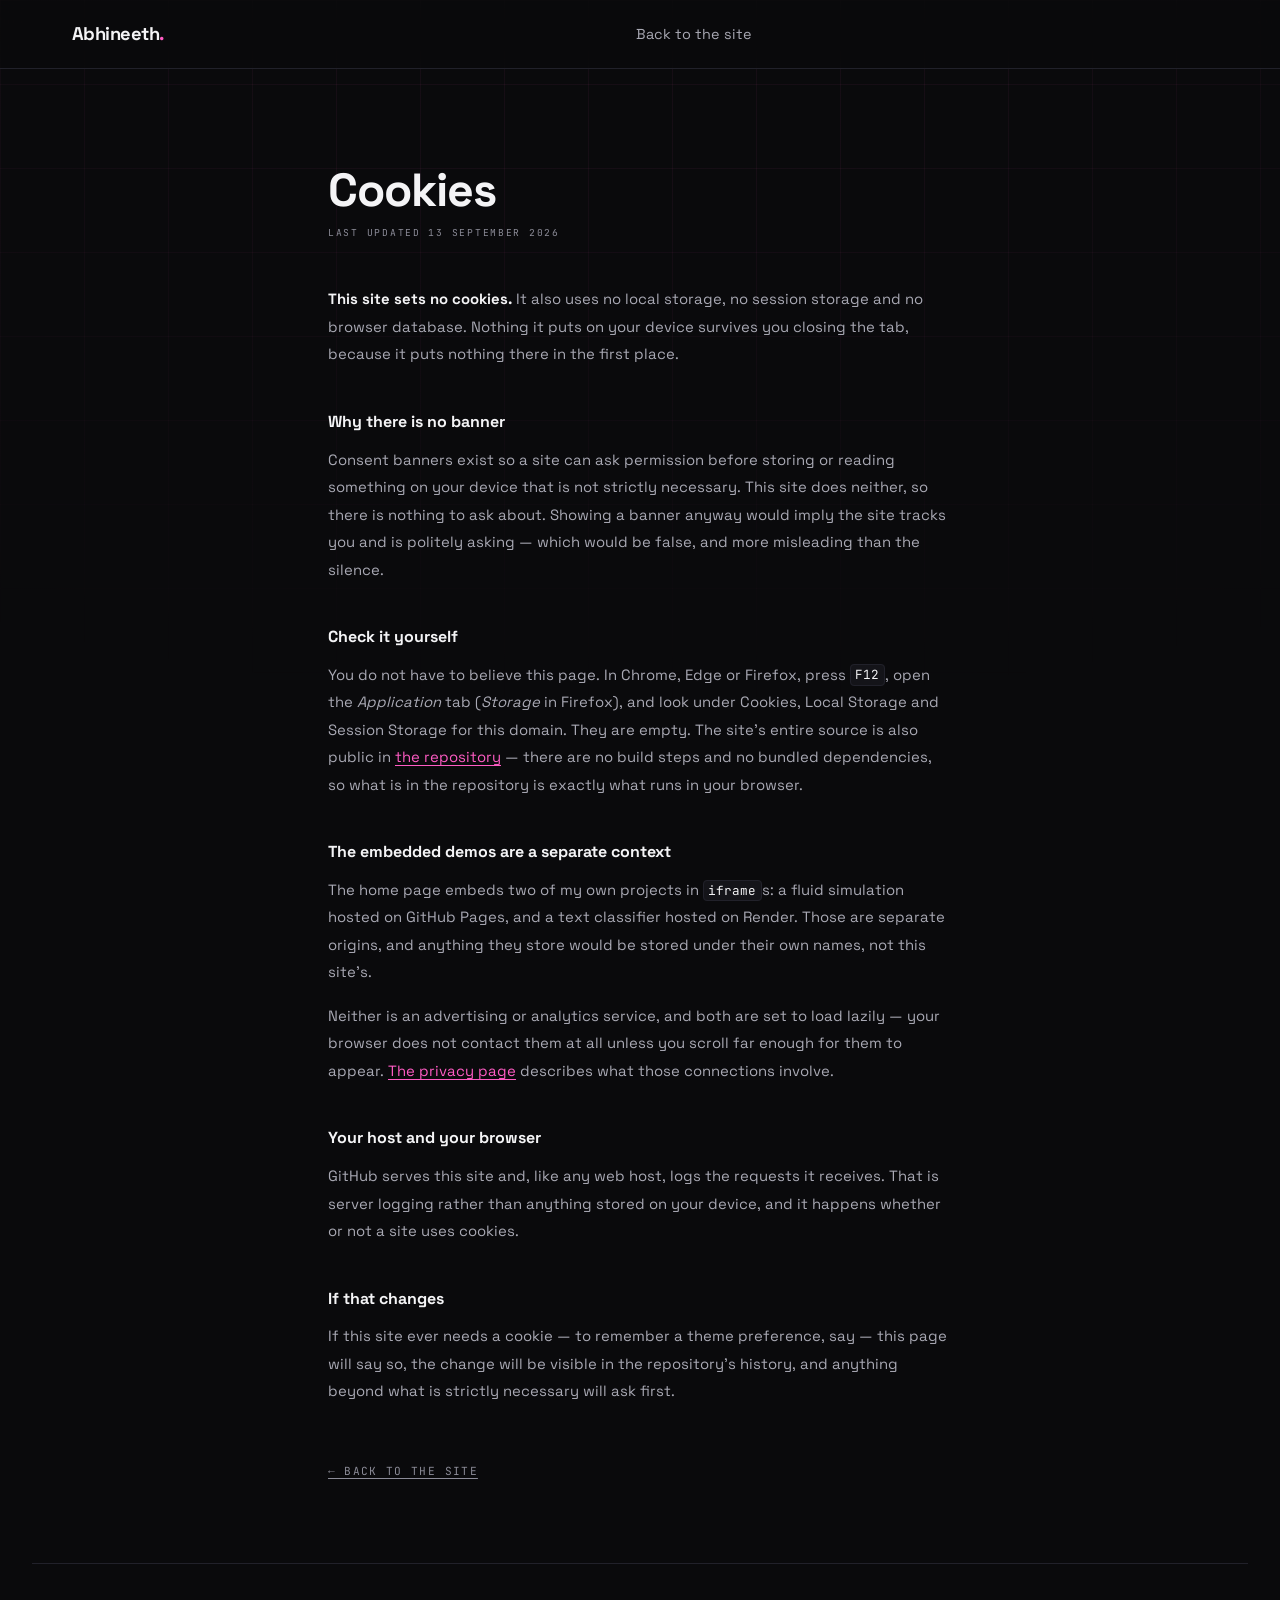
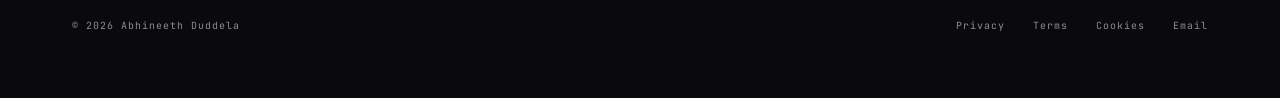
==== cookies.html @ 53520403 "Add privacy, terms and cookie pages; self-host fonts; fix focus and keyboard gaps The three pages de" ====
<!doctype html>
<html lang="en">
<head>
<meta charset="utf-8">
<meta name="viewport" content="width=device-width, initial-scale=1">
<title>Cookies — Abhineeth Duddela</title>
<meta name="description" content="This site sets no cookies. How to verify that, and why there is no consent banner.">
<link rel="stylesheet" href="styles.css">
</head>
<body>

<a class="skip-link" href="#main">Skip to content</a>

<div class="rail">
  <div class="rail-in">
    <a class="brand" href="index.html">Abhineeth<i>.</i></a>
    <nav><a href="index.html">Back to the site</a></nav>
  </div>
</div>

<main id="main" class="wrap legal">
  <h1>Cookies</h1>
  <p class="updated">Last updated 13 September 2026</p>

  <p>
    <strong>This site sets no cookies.</strong> It also uses no local storage, no session storage
    and no browser database. Nothing it puts on your device survives you closing the tab, because
    it puts nothing there in the first place.
  </p>

  <h2>Why there is no banner</h2>
  <p>
    Consent banners exist so a site can ask permission before storing or reading something on your
    device that is not strictly necessary. This site does neither, so there is nothing to ask
    about. Showing a banner anyway would imply the site tracks you and is politely asking — which
    would be false, and more misleading than the silence.
  </p>

  <h2>Check it yourself</h2>
  <p>
    You do not have to believe this page. In Chrome, Edge or Firefox, press <kbd>F12</kbd>, open
    the <em>Application</em> tab (<em>Storage</em> in Firefox), and look under Cookies, Local
    Storage and Session Storage for this domain. They are empty. The site's entire source is also
    public in
    <a href="https://github.com/abho7/portfolio-site" target="_blank" rel="noopener">the repository</a> —
    there are no build steps and no bundled dependencies, so what is in the repository is exactly
    what runs in your browser.
  </p>

  <h2>The embedded demos are a separate context</h2>
  <p>
    The home page embeds two of my own projects in <code>iframe</code>s: a fluid simulation hosted
    on GitHub Pages, and a text classifier hosted on Render. Those are separate origins, and
    anything they store would be stored under their own names, not this site's.
  </p>
  <p>
    Neither is an advertising or analytics service, and both are set to load lazily — your browser
    does not contact them at all unless you scroll far enough for them to appear.
    <a href="privacy.html">The privacy page</a> describes what those connections involve.
  </p>

  <h2>Your host and your browser</h2>
  <p>
    GitHub serves this site and, like any web host, logs the requests it receives. That is server
    logging rather than anything stored on your device, and it happens whether or not a site uses
    cookies.
  </p>

  <h2>If that changes</h2>
  <p>
    If this site ever needs a cookie — to remember a theme preference, say — this page will say so,
    the change will be visible in the repository's history, and anything beyond what is strictly
    necessary will ask first.
  </p>

  <p><a class="back" href="index.html">← Back to the site</a></p>
</main>

<footer class="wrap">
  <div class="row">
    <span>© 2026 Abhineeth Duddela</span>
    <span class="right">
      <a href="privacy.html">Privacy</a>
      <a href="terms.html">Terms</a>
      <a href="cookies.html">Cookies</a>
      <a href="mailto:abhineeth78@gmail.com">Email</a>
    </span>
  </div>
</footer>

</body>
</html>
---- styles.css ----
/* ---------------------------------------------------------------- fonts
   Self-hosted rather than loaded from Google. Google Fonts serves the
   CSS and the files from its own servers, which means every visitor's IP
   address reaches Google before a single word renders -- the one
   third-party data transfer this site used to make. These blocks are
   Google's own output with the URLs pointed at fonts/ in this repo:
   same families, weights, styles and unicode-range subsets, so text
   renders identically. All three families are SIL Open Font License,
   which permits this. */
/* latin-ext */
@font-face {
  font-family: 'Instrument Serif';
  font-style: italic;
  font-weight: 400;
  font-display: fallback;
  src: url(fonts/jizHRFtNs2ka5fXjeivQ4LroWlx-6zAjgn7MsNo.woff2) format('woff2');
  unicode-range: U+0100-02BA, U+02BD-02C5, U+02C7-02CC, U+02CE-02D7, U+02DD-02FF, U+0304, U+0308, U+0329, U+1D00-1DBF, U+1E00-1E9F, U+1EF2-1EFF, U+2020, U+20A0-20AB, U+20AD-20C0, U+2113, U+2C60-2C7F, U+A720-A7FF;
}
/* latin */
@font-face {
  font-family: 'Instrument Serif';
  font-style: italic;
  font-weight: 400;
  font-display: fallback;
  src: url(fonts/jizHRFtNs2ka5fXjeivQ4LroWlx-6zAjjH7M.woff2) format('woff2');
  unicode-range: U+0000-00FF, U+0131, U+0152-0153, U+02BB-02BC, U+02C6, U+02DA, U+02DC, U+0304, U+0308, U+0329, U+2000-206F, U+20AC, U+2122, U+2191, U+2193, U+2212, U+2215, U+FEFF, U+FFFD;
}
/* latin-ext */
@font-face {
  font-family: 'Instrument Serif';
  font-style: normal;
  font-weight: 400;
  font-display: fallback;
  src: url(fonts/jizBRFtNs2ka5fXjeivQ4LroWlx-6zsTjmbI.woff2) format('woff2');
  unicode-range: U+0100-02BA, U+02BD-02C5, U+02C7-02CC, U+02CE-02D7, U+02DD-02FF, U+0304, U+0308, U+0329, U+1D00-1DBF, U+1E00-1E9F, U+1EF2-1EFF, U+2020, U+20A0-20AB, U+20AD-20C0, U+2113, U+2C60-2C7F, U+A720-A7FF;
}
/* latin */
@font-face {
  font-family: 'Instrument Serif';
  font-style: normal;
  font-weight: 400;
  font-display: fallback;
  src: url(fonts/jizBRFtNs2ka5fXjeivQ4LroWlx-6zUTjg.woff2) format('woff2');
  unicode-range: U+0000-00FF, U+0131, U+0152-0153, U+02BB-02BC, U+02C6, U+02DA, U+02DC, U+0304, U+0308, U+0329, U+2000-206F, U+20AC, U+2122, U+2191, U+2193, U+2212, U+2215, U+FEFF, U+FFFD;
}
/* cyrillic-ext */
@font-face {
  font-family: 'JetBrains Mono';
  font-style: normal;
  font-weight: 400;
  font-display: fallback;
  src: url(fonts/tDbv2o-flEEny0FZhsfKu5WU4zr3E_BX0PnT8RD8yKwBNntkaToggR7BYRbKPx3cwhsk.woff2) format('woff2');
  unicode-range: U+0460-052F, U+1C80-1C8A, U+20B4, U+2DE0-2DFF, U+A640-A69F, U+FE2E-FE2F;
}
/* cyrillic */
@font-face {
  font-family: 'JetBrains Mono';
  font-style: normal;
  font-weight: 400;
  font-display: fallback;
  src: url(fonts/tDbv2o-flEEny0FZhsfKu5WU4zr3E_BX0PnT8RD8yKwBNntkaToggR7BYRbKPxTcwhsk.woff2) format('woff2');
  unicode-range: U+0301, U+0400-045F, U+0490-0491, U+04B0-04B1, U+2116;
}
/* greek */
@font-face {
  font-family: 'JetBrains Mono';
  font-style: normal;
  font-weight: 400;
  font-display: fallback;
  src: url(fonts/tDbv2o-flEEny0FZhsfKu5WU4zr3E_BX0PnT8RD8yKwBNntkaToggR7BYRbKPxPcwhsk.woff2) format('woff2');
  unicode-range: U+0370-0377, U+037A-037F, U+0384-038A, U+038C, U+038E-03A1, U+03A3-03FF;
}
/* vietnamese */
@font-face {
  font-family: 'JetBrains Mono';
  font-style: normal;
  font-weight: 400;
  font-display: fallback;
  src: url(fonts/tDbv2o-flEEny0FZhsfKu5WU4zr3E_BX0PnT8RD8yKwBNntkaToggR7BYRbKPx_cwhsk.woff2) format('woff2');
  unicode-range: U+0102-0103, U+0110-0111, U+0128-0129, U+0168-0169, U+01A0-01A1, U+01AF-01B0, U+0300-0301, U+0303-0304, U+0308-0309, U+0323, U+0329, U+1EA0-1EF9, U+20AB;
}
/* latin-ext */
@font-face {
  font-family: 'JetBrains Mono';
  font-style: normal;
  font-weight: 400;
  font-display: fallback;
  src: url(fonts/tDbv2o-flEEny0FZhsfKu5WU4zr3E_BX0PnT8RD8yKwBNntkaToggR7BYRbKPx7cwhsk.woff2) format('woff2');
  unicode-range: U+0100-02BA, U+02BD-02C5, U+02C7-02CC, U+02CE-02D7, U+02DD-02FF, U+0304, U+0308, U+0329, U+1D00-1DBF, U+1E00-1E9F, U+1EF2-1EFF, U+2020, U+20A0-20AB, U+20AD-20C0, U+2113, U+2C60-2C7F, U+A720-A7FF;
}
/* latin */
@font-face {
  font-family: 'JetBrains Mono';
  font-style: normal;
  font-weight: 400;
  font-display: fallback;
  src: url(fonts/tDbv2o-flEEny0FZhsfKu5WU4zr3E_BX0PnT8RD8yKwBNntkaToggR7BYRbKPxDcwg.woff2) format('woff2');
  unicode-range: U+0000-00FF, U+0131, U+0152-0153, U+02BB-02BC, U+02C6, U+02DA, U+02DC, U+0304, U+0308, U+0329, U+2000-206F, U+20AC, U+2122, U+2191, U+2193, U+2212, U+2215, U+FEFF, U+FFFD;
}
/* cyrillic-ext */
@font-face {
  font-family: 'JetBrains Mono';
  font-style: normal;
  font-weight: 500;
  font-display: fallback;
  src: url(fonts/tDbv2o-flEEny0FZhsfKu5WU4zr3E_BX0PnT8RD8yKwBNntkaToggR7BYRbKPx3cwhsk.woff2) format('woff2');
  unicode-range: U+0460-052F, U+1C80-1C8A, U+20B4, U+2DE0-2DFF, U+A640-A69F, U+FE2E-FE2F;
}
/* cyrillic */
@font-face {
  font-family: 'JetBrains Mono';
  font-style: normal;
  font-weight: 500;
  font-display: fallback;
  src: url(fonts/tDbv2o-flEEny0FZhsfKu5WU4zr3E_BX0PnT8RD8yKwBNntkaToggR7BYRbKPxTcwhsk.woff2) format('woff2');
  unicode-range: U+0301, U+0400-045F, U+0490-0491, U+04B0-04B1, U+2116;
}
/* greek */
@font-face {
  font-family: 'JetBrains Mono';
  font-style: normal;
  font-weight: 500;
  font-display: fallback;
  src: url(fonts/tDbv2o-flEEny0FZhsfKu5WU4zr3E_BX0PnT8RD8yKwBNntkaToggR7BYRbKPxPcwhsk.woff2) format('woff2');
  unicode-range: U+0370-0377, U+037A-037F, U+0384-038A, U+038C, U+038E-03A1, U+03A3-03FF;
}
/* vietnamese */
@font-face {
  font-family: 'JetBrains Mono';
  font-style: normal;
  font-weight: 500;
  font-display: fallback;
  src: url(fonts/tDbv2o-flEEny0FZhsfKu5WU4zr3E_BX0PnT8RD8yKwBNntkaToggR7BYRbKPx_cwhsk.woff2) format('woff2');
  unicode-range: U+0102-0103, U+0110-0111, U+0128-0129, U+0168-0169, U+01A0-01A1, U+01AF-01B0, U+0300-0301, U+0303-0304, U+0308-0309, U+0323, U+0329, U+1EA0-1EF9, U+20AB;
}
/* latin-ext */
@font-face {
  font-family: 'JetBrains Mono';
  font-style: normal;
  font-weight: 500;
  font-display: fallback;
  src: url(fonts/tDbv2o-flEEny0FZhsfKu5WU4zr3E_BX0PnT8RD8yKwBNntkaToggR7BYRbKPx7cwhsk.woff2) format('woff2');
  unicode-range: U+0100-02BA, U+02BD-02C5, U+02C7-02CC, U+02CE-02D7, U+02DD-02FF, U+0304, U+0308, U+0329, U+1D00-1DBF, U+1E00-1E9F, U+1EF2-1EFF, U+2020, U+20A0-20AB, U+20AD-20C0, U+2113, U+2C60-2C7F, U+A720-A7FF;
}
/* latin */
@font-face {
  font-family: 'JetBrains Mono';
  font-style: normal;
  font-weight: 500;
  font-display: fallback;
  src: url(fonts/tDbv2o-flEEny0FZhsfKu5WU4zr3E_BX0PnT8RD8yKwBNntkaToggR7BYRbKPxDcwg.woff2) format('woff2');
  unicode-range: U+0000-00FF, U+0131, U+0152-0153, U+02BB-02BC, U+02C6, U+02DA, U+02DC, U+0304, U+0308, U+0329, U+2000-206F, U+20AC, U+2122, U+2191, U+2193, U+2212, U+2215, U+FEFF, U+FFFD;
}
/* cyrillic-ext */
@font-face {
  font-family: 'JetBrains Mono';
  font-style: normal;
  font-weight: 700;
  font-display: fallback;
  src: url(fonts/tDbv2o-flEEny0FZhsfKu5WU4zr3E_BX0PnT8RD8yKwBNntkaToggR7BYRbKPx3cwhsk.woff2) format('woff2');
  unicode-range: U+0460-052F, U+1C80-1C8A, U+20B4, U+2DE0-2DFF, U+A640-A69F, U+FE2E-FE2F;
}
/* cyrillic */
@font-face {
  font-family: 'JetBrains Mono';
  font-style: normal;
  font-weight: 700;
  font-display: fallback;
  src: url(fonts/tDbv2o-flEEny0FZhsfKu5WU4zr3E_BX0PnT8RD8yKwBNntkaToggR7BYRbKPxTcwhsk.woff2) format('woff2');
  unicode-range: U+0301, U+0400-045F, U+0490-0491, U+04B0-04B1, U+2116;
}
/* greek */
@font-face {
  font-family: 'JetBrains Mono';
  font-style: normal;
  font-weight: 700;
  font-display: fallback;
  src: url(fonts/tDbv2o-flEEny0FZhsfKu5WU4zr3E_BX0PnT8RD8yKwBNntkaToggR7BYRbKPxPcwhsk.woff2) format('woff2');
  unicode-range: U+0370-0377, U+037A-037F, U+0384-038A, U+038C, U+038E-03A1, U+03A3-03FF;
}
/* vietnamese */
@font-face {
  font-family: 'JetBrains Mono';
  font-style: normal;
  font-weight: 700;
  font-display: fallback;
  src: url(fonts/tDbv2o-flEEny0FZhsfKu5WU4zr3E_BX0PnT8RD8yKwBNntkaToggR7BYRbKPx_cwhsk.woff2) format('woff2');
  unicode-range: U+0102-0103, U+0110-0111, U+0128-0129, U+0168-0169, U+01A0-01A1, U+01AF-01B0, U+0300-0301, U+0303-0304, U+0308-0309, U+0323, U+0329, U+1EA0-1EF9, U+20AB;
}
/* latin-ext */
@font-face {
  font-family: 'JetBrains Mono';
  font-style: normal;
  font-weight: 700;
  font-display: fallback;
  src: url(fonts/tDbv2o-flEEny0FZhsfKu5WU4zr3E_BX0PnT8RD8yKwBNntkaToggR7BYRbKPx7cwhsk.woff2) format('woff2');
  unicode-range: U+0100-02BA, U+02BD-02C5, U+02C7-02CC, U+02CE-02D7, U+02DD-02FF, U+0304, U+0308, U+0329, U+1D00-1DBF, U+1E00-1E9F, U+1EF2-1EFF, U+2020, U+20A0-20AB, U+20AD-20C0, U+2113, U+2C60-2C7F, U+A720-A7FF;
}
/* latin */
@font-face {
  font-family: 'JetBrains Mono';
  font-style: normal;
  font-weight: 700;
  font-display: fallback;
  src: url(fonts/tDbv2o-flEEny0FZhsfKu5WU4zr3E_BX0PnT8RD8yKwBNntkaToggR7BYRbKPxDcwg.woff2) format('woff2');
  unicode-range: U+0000-00FF, U+0131, U+0152-0153, U+02BB-02BC, U+02C6, U+02DA, U+02DC, U+0304, U+0308, U+0329, U+2000-206F, U+20AC, U+2122, U+2191, U+2193, U+2212, U+2215, U+FEFF, U+FFFD;
}
/* vietnamese */
@font-face {
  font-family: 'Space Grotesk';
  font-style: normal;
  font-weight: 400;
  font-display: fallback;
  src: url(fonts/V8mDoQDjQSkFtoMM3T6r8E7mPb54C-s0.woff2) format('woff2');
  unicode-range: U+0102-0103, U+0110-0111, U+0128-0129, U+0168-0169, U+01A0-01A1, U+01AF-01B0, U+0300-0301, U+0303-0304, U+0308-0309, U+0323, U+0329, U+1EA0-1EF9, U+20AB;
}
/* latin-ext */
@font-face {
  font-family: 'Space Grotesk';
  font-style: normal;
  font-weight: 400;
  font-display: fallback;
  src: url(fonts/V8mDoQDjQSkFtoMM3T6r8E7mPb94C-s0.woff2) format('woff2');
  unicode-range: U+0100-02BA, U+02BD-02C5, U+02C7-02CC, U+02CE-02D7, U+02DD-02FF, U+0304, U+0308, U+0329, U+1D00-1DBF, U+1E00-1E9F, U+1EF2-1EFF, U+2020, U+20A0-20AB, U+20AD-20C0, U+2113, U+2C60-2C7F, U+A720-A7FF;
}
/* latin */
@font-face {
  font-family: 'Space Grotesk';
  font-style: normal;
  font-weight: 400;
  font-display: fallback;
  src: url(fonts/V8mDoQDjQSkFtoMM3T6r8E7mPbF4Cw.woff2) format('woff2');
  unicode-range: U+0000-00FF, U+0131, U+0152-0153, U+02BB-02BC, U+02C6, U+02DA, U+02DC, U+0304, U+0308, U+0329, U+2000-206F, U+20AC, U+2122, U+2191, U+2193, U+2212, U+2215, U+FEFF, U+FFFD;
}
/* vietnamese */
@font-face {
  font-family: 'Space Grotesk';
  font-style: normal;
  font-weight: 500;
  font-display: fallback;
  src: url(fonts/V8mDoQDjQSkFtoMM3T6r8E7mPb54C-s0.woff2) format('woff2');
  unicode-range: U+0102-0103, U+0110-0111, U+0128-0129, U+0168-0169, U+01A0-01A1, U+01AF-01B0, U+0300-0301, U+0303-0304, U+0308-0309, U+0323, U+0329, U+1EA0-1EF9, U+20AB;
}
/* latin-ext */
@font-face {
  font-family: 'Space Grotesk';
  font-style: normal;
  font-weight: 500;
  font-display: fallback;
  src: url(fonts/V8mDoQDjQSkFtoMM3T6r8E7mPb94C-s0.woff2) format('woff2');
  unicode-range: U+0100-02BA, U+02BD-02C5, U+02C7-02CC, U+02CE-02D7, U+02DD-02FF, U+0304, U+0308, U+0329, U+1D00-1DBF, U+1E00-1E9F, U+1EF2-1EFF, U+2020, U+20A0-20AB, U+20AD-20C0, U+2113, U+2C60-2C7F, U+A720-A7FF;
}
/* latin */
@font-face {
  font-family: 'Space Grotesk';
  font-style: normal;
  font-weight: 500;
  font-display: fallback;
  src: url(fonts/V8mDoQDjQSkFtoMM3T6r8E7mPbF4Cw.woff2) format('woff2');
  unicode-range: U+0000-00FF, U+0131, U+0152-0153, U+02BB-02BC, U+02C6, U+02DA, U+02DC, U+0304, U+0308, U+0329, U+2000-206F, U+20AC, U+2122, U+2191, U+2193, U+2212, U+2215, U+FEFF, U+FFFD;
}
/* vietnamese */
@font-face {
  font-family: 'Space Grotesk';
  font-style: normal;
  font-weight: 600;
  font-display: fallback;
  src: url(fonts/V8mDoQDjQSkFtoMM3T6r8E7mPb54C-s0.woff2) format('woff2');
  unicode-range: U+0102-0103, U+0110-0111, U+0128-0129, U+0168-0169, U+01A0-01A1, U+01AF-01B0, U+0300-0301, U+0303-0304, U+0308-0309, U+0323, U+0329, U+1EA0-1EF9, U+20AB;
}
/* latin-ext */
@font-face {
  font-family: 'Space Grotesk';
  font-style: normal;
  font-weight: 600;
  font-display: fallback;
  src: url(fonts/V8mDoQDjQSkFtoMM3T6r8E7mPb94C-s0.woff2) format('woff2');
  unicode-range: U+0100-02BA, U+02BD-02C5, U+02C7-02CC, U+02CE-02D7, U+02DD-02FF, U+0304, U+0308, U+0329, U+1D00-1DBF, U+1E00-1E9F, U+1EF2-1EFF, U+2020, U+20A0-20AB, U+20AD-20C0, U+2113, U+2C60-2C7F, U+A720-A7FF;
}
/* latin */
@font-face {
  font-family: 'Space Grotesk';
  font-style: normal;
  font-weight: 600;
  font-display: fallback;
  src: url(fonts/V8mDoQDjQSkFtoMM3T6r8E7mPbF4Cw.woff2) format('woff2');
  unicode-range: U+0000-00FF, U+0131, U+0152-0153, U+02BB-02BC, U+02C6, U+02DA, U+02DC, U+0304, U+0308, U+0329, U+2000-206F, U+20AC, U+2122, U+2191, U+2193, U+2212, U+2215, U+FEFF, U+FFFD;
}
/* vietnamese */
@font-face {
  font-family: 'Space Grotesk';
  font-style: normal;
  font-weight: 700;
  font-display: fallback;
  src: url(fonts/V8mDoQDjQSkFtoMM3T6r8E7mPb54C-s0.woff2) format('woff2');
  unicode-range: U+0102-0103, U+0110-0111, U+0128-0129, U+0168-0169, U+01A0-01A1, U+01AF-01B0, U+0300-0301, U+0303-0304, U+0308-0309, U+0323, U+0329, U+1EA0-1EF9, U+20AB;
}
/* latin-ext */
@font-face {
  font-family: 'Space Grotesk';
  font-style: normal;
  font-weight: 700;
  font-display: fallback;
  src: url(fonts/V8mDoQDjQSkFtoMM3T6r8E7mPb94C-s0.woff2) format('woff2');
  unicode-range: U+0100-02BA, U+02BD-02C5, U+02C7-02CC, U+02CE-02D7, U+02DD-02FF, U+0304, U+0308, U+0329, U+1D00-1DBF, U+1E00-1E9F, U+1EF2-1EFF, U+2020, U+20A0-20AB, U+20AD-20C0, U+2113, U+2C60-2C7F, U+A720-A7FF;
}
/* latin */
@font-face {
  font-family: 'Space Grotesk';
  font-style: normal;
  font-weight: 700;
  font-display: fallback;
  src: url(fonts/V8mDoQDjQSkFtoMM3T6r8E7mPbF4Cw.woff2) format('woff2');
  unicode-range: U+0000-00FF, U+0131, U+0152-0153, U+02BB-02BC, U+02C6, U+02DA, U+02DC, U+0304, U+0308, U+0329, U+2000-206F, U+20AC, U+2122, U+2191, U+2193, U+2212, U+2215, U+FEFF, U+FFFD;
}

/* =============================================================================
   Abhineeth Duddela, portfolio

   Architecture modelled on the reference site's page structure: centred hero
   with a device console, a scannable project card grid, alternating
   showcase blocks that pair a live instrument with its writeup and figures,
   an index table for publications, masonry cards for awards, a terminal
   contact block, and a persistent ambient field + scroll rail.

   The identity is deliberately not the reference's. That site is aerospace:
   deep navy, periwinkle, flight instruments, a rocket cursor. This one is
   distributed systems and machine learning, so the motif is a node/link
   field, the ground is a neutral near-black rather than navy, and the
   The accent is a signed pair rather than a single hue, taken from the
   diverging colormap in fluid-sim's vorticity view: magenta for one sign of
   rotation, cyan for the other, with the near-black page as the zero between
   them. That gives the page two poles it can use wherever it already argues
   one thing against another, instead of one accent plus decoration. Green
   marks live state and amber marks metadata.

   Contrast, computed against the page (#0a0a0c) and card (#101014) grounds:
                          vs page   vs card
     ink      #f4f4f6      18.0:1    17.3:1
     ink-2    #a9a9b4       8.5:1     8.2:1
     label    #8b8b97       5.9:1     5.6:1
     accent   #ff5cc4       7.1:1     6.9:1
     accent-d #e33da6       5.2:1     5.0:1
     neg      #56e1ff      12.8:1    12.3:1   NLP: pushes away
     live     #3ddc97      11.2:1    10.7:1
     amber    #e0b155      10.0:1     9.6:1
     pos      #ffa76b      10.4:1     9.9:1   NLP: pushes toward disaster
   All clear 4.5:1 on both grounds. pos/neg is an orange<->cyan diverging
   pair (not red/green) so it survives deuteranopia and protanopia; pos moved
   off the old salmon because it sat too close in hue to the magenta accent
   to be told apart when the two appear together. The NLP tokens also differ
   by underline style, so the encoding is never colour-only.
============================================================================= */

:root {
  color-scheme: dark;

  --page:    #0a0a0c;
  --card:    #101014;
  --card-2:  #141419;
  --raised:  #1a1a21;
  --line:    #21212a;
  --line-2:  #2f2f3a;

  --ink:     #f4f4f6;
  --ink-2:   #a9a9b4;
  --label:   #8b8b97;

  --accent:  #ff5cc4;
  --accent-d:#e33da6;
  --live:    #3ddc97;
  --amber:   #e0b155;
  --pos:     #ffa76b;
  --neg:     #56e1ff;

  /* The same two poles as bare channels, so every translucent wash derives
     from the palette instead of repeating a literal. Hardcoded rgba() is what
     made the previous accent change a 29-site-wide find and replace. */
  --accent-rgb: 255, 92, 196;
  --neg-rgb:     86, 225, 255;

  /* The signed ramp, cyan through a warm light zero to magenta. The stops are
     explicit because letting cyan and magenta interpolate in RGB passes the
     blend straight back through violet. */
  --ramp: linear-gradient(96deg,
    #56e1ff 0%, #7ff0e6 24%, #ffd9f0 52%, #ff7ed0 78%, #ff4fbe 100%);

  /* Display is a high-contrast serif; the accent half of every heading is set
     in its italic and carries the gradient. Prose stays in the sans for
     legibility at length -- mono for long-form body copy looks striking and
     measurably slows reading, and readability outranks flash here. */
  --serif: "Instrument Serif", ui-serif, Georgia, "Times New Roman", serif;
  --sans: "Space Grotesk", ui-sans-serif, -apple-system, "Segoe UI", system-ui, sans-serif;
  --mono: "JetBrains Mono", ui-monospace, SFMono-Regular, Consolas, monospace;

  --gutter: clamp(1.15rem, 4vw, 2.5rem);
  --max: 76rem;

  /* The name is the dominant element of the first screen; the thesis line
     supports it rather than competing with it. */
  /* Instrument Serif runs small for its point size, so the display steps are
     larger than the sans equivalents would be. */
  --step-name:  clamp(2.75rem, min(12vw, 11.5vh), 9rem);
  --step-tag:   clamp(2.6rem, 6.5vw, 6rem);
  --step-h2:    clamp(2.6rem, 6vw, 4.5rem);
  --step-h3:    clamp(1.9rem, 3.6vw, 2.9rem);
  --step-fig:   clamp(1.6rem, 2.6vw, 2.15rem);
  --prose:      66ch;

  --section-y: clamp(5.5rem, 12vh, 9rem);
  --radius:    14px;
  --radius-sm: 10px;
}

* { box-sizing: border-box; }
html { overflow-x: hidden; overflow-x: clip; scroll-behavior: smooth; }
body {
  margin: 0; overflow-x: hidden; overflow-x: clip;
  background: var(--page); color: var(--ink);
  font-family: var(--sans); font-size: 16px; line-height: 1.7;
  -webkit-font-smoothing: antialiased;
}
@media (prefers-reduced-motion: reduce) {
  html { scroll-behavior: auto; }
  *, *::before, *::after { animation: none !important; transition: none !important; }
}
.wrap { max-width: var(--max); margin: 0 auto; padding-inline: var(--gutter); }
a { color: inherit; }
:focus-visible { outline: 2px solid var(--accent); outline-offset: 3px; border-radius: 3px; }

/* Bypass block (WCAG 2.4.1). Off-screen until focused, then pinned to the top
   left so it cannot be missed. Not display:none -- that would take it out of
   the tab order, which is the one thing it exists to be in. */
.skip-link {
  position: absolute; left: .5rem; top: -4rem; z-index: 200;
  background: var(--card); color: var(--ink); border: 1px solid var(--accent);
  border-radius: var(--radius-sm); padding: .6rem 1rem;
  font-family: var(--mono); font-size: .72rem; letter-spacing: .08em;
  text-decoration: none; transition: top .15s ease;
}
.skip-link:focus { top: .5rem; }

/* ------------------------------------------------------------ legal pages */
/* privacy.html, terms.html and cookies.html share the site's shell but need
   long-form prose, which nothing else on the site does. */
.legal { max-width: 44rem; padding-block: 6rem 4rem; }
.legal h1 { font-size: clamp(2rem, 6vw, 2.9rem); line-height: 1.1; margin: 0 0 .5rem; letter-spacing: -.02em; }
.legal .updated {
  font-family: var(--mono); font-size: .6rem; letter-spacing: .18em; text-transform: uppercase;
  color: var(--label); margin: 0 0 2.75rem;
}
.legal h2 { font-size: 1rem; color: var(--ink); margin: 2.5rem 0 .65rem; }
.legal p, .legal li { color: var(--ink-2); font-size: .93rem; line-height: 1.85; }
.legal p { margin: 0 0 1rem; }
.legal ul { margin: 0 0 1rem; padding-left: 1.15rem; }
.legal li { margin-bottom: .55rem; }
.legal strong { color: var(--ink); }
.legal a { color: var(--accent); text-underline-offset: 3px; }
.legal code, .legal kbd {
  font-family: var(--mono); font-size: .85em; color: var(--ink);
  background: var(--card-2); border: 1px solid var(--line); border-radius: 4px; padding: .1em .35em;
}
.legal .back {
  display: inline-block; margin-top: 2.5rem; font-family: var(--mono);
  font-size: .7rem; letter-spacing: .12em; text-transform: uppercase; color: var(--label);
}
.legal .back:hover { color: var(--accent); }

/* Selection is the accent at low alpha rather than the browser's system blue,
   which on this ground reads as a rendering fault. The colour is left as the
   inherited --ink so contrast against the highlight is whatever it already was
   -- forcing a selection foreground is how selected code ends up unreadable. */
::selection { background: rgba(var(--accent-rgb),.28); color: var(--ink); }

/* Scrollbar, styled in both dialects. Firefox takes the two-keyword
   scrollbar-color; Chromium and Safari take the ::-webkit pseudo-elements, and
   ignore each other's, so both have to be written out. */
* { scrollbar-width: thin; scrollbar-color: var(--line-2) transparent; }
::-webkit-scrollbar { width: 10px; height: 10px; }
::-webkit-scrollbar-track { background: transparent; }
::-webkit-scrollbar-thumb {
  background: var(--line-2); border-radius: 999px;
  /* Transparent border with background-clip is the only way to inset a webkit
     thumb -- the pseudo-element has no margin. */
  border: 3px solid transparent; background-clip: content-box;
}
::-webkit-scrollbar-thumb:hover { background: var(--accent-d); background-clip: content-box; }

/* ------------------------------------------------------------ display type
   Every display heading is the serif; the second half of the phrase is set
   in its italic and carries the gradient. That pairing is the page's
   signature, so it is defined once and reused everywhere. */
.hero-thesis, .sec-title, .closing-title, .dossier h3, .pcard h3,
.index-title, .showcase h3, .about-name {
  font-family: var(--serif); font-weight: 400;
}
.ital {
  font-style: italic;
  background: var(--ramp);
  -webkit-background-clip: text; background-clip: text;
  -webkit-text-fill-color: transparent; color: transparent;
  /* The italic's overhang gets clipped by the tight background box without
     a little breathing room on the right. */
  padding-right: .08em;
}

/* ------------------------------------------------------------ ambient field
   The page's persistent backdrop: a hairline grid plus the node/link canvas
   painted by ui-polish.js. Both sit behind everything and never take a click. */
body::before {
  content: ""; position: fixed; inset: 0; z-index: -2; pointer-events: none;
  background-image:
    linear-gradient(to right, rgba(var(--accent-rgb),.05) 1px, transparent 1px),
    linear-gradient(to bottom, rgba(var(--accent-rgb),.05) 1px, transparent 1px);
  background-size: 84px 84px;
  -webkit-mask-image: radial-gradient(ellipse 140% 100% at 50% 0%, #000 20%, transparent 80%);
          mask-image: radial-gradient(ellipse 140% 100% at 50% 0%, #000 20%, transparent 80%);
  transition: opacity .5s ease;
}
.ambient { position: fixed; inset: 0; z-index: -1; pointer-events: none; transition: opacity .6s ease; }
html.past-hero .ambient { opacity: .3; }
html.past-hero body::before { opacity: .5; }
/* Third step: approaching the end of the document the field drops almost to
   nothing, so the page visibly winds down instead of stopping mid-energy. */
html.near-end .ambient { opacity: .1; }
html.near-end body::before { opacity: .2; }

/* -------------------------------------------------------------------- nav */
.rail {
  position: sticky; top: 0; z-index: 60;
  background: rgba(10,10,12,.72); backdrop-filter: blur(14px);
  border-bottom: 1px solid var(--line);
}
.rail-in {
  max-width: var(--max); margin: 0 auto; padding: .95rem var(--gutter);
  display: flex; align-items: center; gap: 1rem;
}
.brand {
  font-size: 1.15rem; font-weight: 700; letter-spacing: -.03em;
  text-decoration: none; color: var(--ink); flex: none;
}
.brand i { color: var(--accent); font-style: normal; }
.rail nav {
  margin: 0 auto; display: flex; gap: .35rem;
  font-size: .9rem;
}
.rail nav a {
  text-decoration: none; color: var(--ink-2); padding: .4rem .8rem;
  border-radius: 999px; white-space: nowrap;
  transition: color .18s ease, background .18s ease;
}
.rail nav a:hover { color: var(--ink); background: var(--raised); }
@media (max-width: 62rem) { .rail nav { display: none; } }

.rail-right { display: flex; align-items: center; gap: .85rem; margin-left: auto; flex: none; }
.cmdk-trigger {
  background: none; border: 0; padding: .3rem; cursor: pointer;
  font-family: var(--mono); font-size: .7rem; color: var(--label);
  transition: color .18s ease;
}
.cmdk-trigger:hover { color: var(--ink); }
.rail-cta {
  text-decoration: none; font-size: .88rem; font-weight: 600;
  color: var(--page); background: var(--ink); border-radius: 999px;
  padding: .5rem 1.15rem; white-space: nowrap;
  transition: background .2s ease, transform .2s ease;
}
.rail-cta:hover { background: var(--accent); transform: translateY(-1px); }
@media (prefers-reduced-motion: reduce) { .rail-cta:hover { transform: none; } }

/* ------------------------------------------------------- scroll progress */
.progress-bar { position: fixed; inset: 0 0 auto 0; height: 2px; z-index: 80; pointer-events: none; background: transparent; }
.progress-bar span {
  display: block; height: 100%; width: 0;
  background: linear-gradient(90deg, var(--neg), var(--accent) 62%, #ff4fbe);
}

/* -------------------------------------------------------- cursor spotlight
   A soft pool of light that follows the pointer. Desktop-only and skipped
   entirely under reduced motion, since it is pure atmosphere. */
.spotlight {
  position: fixed; top: 0; left: 0; width: 480px; height: 480px; border-radius: 50%;
  pointer-events: none; z-index: 0; opacity: .55;
  transform: translate3d(-50%,-50%,0); will-change: transform;
  background: radial-gradient(circle, rgba(var(--accent-rgb),.16), rgba(var(--accent-rgb),.05) 38%, transparent 68%);
}
@media (prefers-reduced-motion: reduce) { .spotlight { display: none; } }

/* --------------------------------------------------------- command palette */
.cmdk-overlay {
  position: fixed; inset: 0; z-index: 300; background: rgba(6,6,8,.82);
  backdrop-filter: blur(8px); display: flex; justify-content: center; padding: 12vh 1rem 1rem;
}
.cmdk-overlay[hidden] { display: none; }
.cmdk-panel {
  width: min(36rem,100%); max-height: 70vh; background: var(--card);
  border: 1px solid var(--line-2); border-radius: var(--radius);
  overflow: hidden; display: flex; flex-direction: column;
}
.cmdk-input-row { display: flex; align-items: center; gap: .7rem; padding: 1rem 1.15rem; border-bottom: 1px solid var(--line); }
.cmdk-prompt { color: var(--accent); font-family: var(--mono); }
.cmdk-input { flex: 1; min-width: 0; background: none; border: 0; outline: 0; color: var(--ink); font-family: var(--mono); font-size: .92rem; }
/* The palette focuses this on open, so the caret is usually enough -- but a
   keyboard user who tabs back to it needs to see where they are. */
.cmdk-input:focus-visible { outline: 2px solid var(--accent); outline-offset: 2px; border-radius: 3px; }
.cmdk-input::placeholder { color: var(--label); }
.cmdk-hint { font-family: var(--mono); font-size: .6rem; color: var(--label); }
.cmdk-list { overflow-y: auto; padding: .4rem; }
.cmdk-group { font-family: var(--mono); font-size: .58rem; letter-spacing: .18em; text-transform: uppercase; color: var(--label); padding: .8rem .75rem .35rem; }
.cmdk-item { display: flex; align-items: center; gap: .7rem; padding: .6rem .75rem; border-radius: var(--radius-sm); cursor: pointer; font-size: .88rem; color: var(--ink-2); }
.cmdk-item .cmdk-item-note { margin-left: auto; font-family: var(--mono); font-size: .66rem; color: var(--label); }
.cmdk-item.active { background: var(--raised); color: var(--ink); }
.cmdk-item.active .cmdk-item-note { color: var(--accent); }
.cmdk-empty { padding: 1.3rem; text-align: center; color: var(--label); font-size: .84rem; }

/* --------------------------------------------------------------- nav preview
   Panel of a section's contents, opened by hovering its rail link. Absolutely
   positioned inside .rail (which is sticky, so it establishes the containing
   block); `left` is set per-link by JS, `top: 100%` hangs it off the rail's
   bottom edge regardless of the rail's own height. */
.navmenu {
  position: absolute; top: 100%; z-index: 70;
  width: min(30rem, calc(100vw - 2rem));
  margin-top: -1px;
  background: var(--card); border: 1px solid var(--line-2);
  border-radius: var(--radius);
  /* Eight project rows run past the bottom of a laptop viewport. Cap against
     the viewport minus the rail and scroll inside; overflow-x stays hidden so
     children are still clipped to the corner radius. */
  max-height: min(32rem, calc(100vh - 5.5rem));
  overflow-y: auto; overflow-x: hidden;
  box-shadow: 0 30px 70px -35px rgba(0,0,0,.95);
  animation: navmenuIn .16s cubic-bezier(.22,.61,.36,1) both;
}
@keyframes navmenuIn { from { opacity: 0; transform: translateY(-5px); } }
@media (prefers-reduced-motion: reduce) { .navmenu { animation: none; } }

.navmenu-note {
  margin: 0; padding: .9rem clamp(.9rem,2vw,1.15rem);
  font-size: .82rem; line-height: 1.5; color: var(--ink-2);
  border-bottom: 1px solid var(--line);
}
.navmenu-rows { display: grid; padding: .4rem; }
.navmenu-row {
  display: grid; gap: .1rem; padding: .55rem .75rem;
  text-decoration: none; border-radius: var(--radius-sm);
  transition: background .15s ease;
}
/* Hover may signal with background alone; focus may not. --card-2 against the
   page is 1.15:1, so on its own it is invisible as a focus indicator. */
.navmenu-row:hover { background: var(--card-2); }
.navmenu-row:focus-visible { background: var(--card-2); outline: 2px solid var(--accent); outline-offset: -2px; }
.navmenu-title { font-size: .88rem; color: var(--ink); }
.navmenu-title em { font-style: normal; color: var(--label); font-size: .8em; }
.navmenu-meta {
  font-family: var(--mono); font-size: .58rem; letter-spacing: .12em;
  text-transform: uppercase; color: var(--label);
  /* These carry long strings (award meta lines run to a full sentence); one
     clipped line keeps every row the same height. */
  white-space: nowrap; overflow: hidden; text-overflow: ellipsis;
}
.navmenu-all {
  display: flex; align-items: center; gap: .5rem;
  padding: .7rem clamp(.9rem,2vw,1.15rem); border-top: 1px solid var(--line);
  font-family: var(--mono); font-size: .6rem; letter-spacing: .16em;
  text-transform: uppercase; color: var(--accent); text-decoration: none;
}
.navmenu-all:hover { background: var(--card-2); }

/* ------------------------------------------------------------ custom pointer */
@media (hover: hover) and (pointer: fine) {
  body.pointer-ready, body.pointer-ready a, body.pointer-ready button,
  body.pointer-ready summary, body.pointer-ready input { cursor: none; }
}
/* The pointer is an element inspector: a crosshair at the exact position, and
   a corner-bracket box that snaps to whatever interactive element is under it
   and names it, the way a browser's inspect mode does. */
.pointer-dot, .pointer-box { position: fixed; top: 0; left: 0; pointer-events: none; z-index: 500; will-change: transform; }

/* Crosshair, not a dot: it has a definite centre, so it reads as a coordinate
   rather than a blob. The two rules are drawn with pseudo-elements so the
   element itself stays a pure transform target. */
.pointer-dot { width: 15px; height: 15px; transform: translate3d(-50%,-50%,0); }
.pointer-dot::before, .pointer-dot::after { content: ""; position: absolute; background: var(--accent); }
.pointer-dot::before { left: 50%; top: 0; width: 1px; height: 100%; transform: translateX(-50%); }
.pointer-dot::after  { top: 50%; left: 0; height: 1px; width: 100%; transform: translateY(-50%); }

/* Sized and positioned from the top-left, not the centre: when it snaps to an
   element it has to match that element's own box exactly, and a centre-origin
   transform would need the size folded back into the translate every frame. */
.pointer-box {
  width: 26px; height: 26px;
  transition: transform .16s cubic-bezier(.22,.61,.36,1),
              width .16s cubic-bezier(.22,.61,.36,1),
              height .16s cubic-bezier(.22,.61,.36,1);
}
.pointer-box i {
  position: absolute; width: 7px; height: 7px;
  border: 1px solid var(--line-2); transition: border-color .16s ease;
}
/* Each corner shows only the two edges that belong to it, so four small
   squares read as one bracketed frame. */
.pointer-box i:nth-child(1) { top: 0; left: 0; border-right: 0; border-bottom: 0; }
.pointer-box i:nth-child(2) { top: 0; right: 0; border-left: 0; border-bottom: 0; }
.pointer-box i:nth-child(3) { bottom: 0; left: 0; border-right: 0; border-top: 0; }
.pointer-box i:nth-child(4) { bottom: 0; right: 0; border-left: 0; border-top: 0; }
.pointer-box.is-locked i { border-color: var(--accent); }

.pointer-tag {
  position: absolute; top: 100%; left: 0; margin-top: 5px;
  font-family: var(--mono); font-size: .55rem; letter-spacing: .14em; text-transform: uppercase;
  color: var(--page); background: var(--accent); padding: .12rem .4rem; border-radius: 3px;
  white-space: nowrap; opacity: 0; transition: opacity .16s ease;
}
.pointer-box.is-locked .pointer-tag { opacity: 1; }

@media (prefers-reduced-motion: reduce) {
  .pointer-dot, .pointer-box { display: none; }
  body.pointer-ready, body.pointer-ready a, body.pointer-ready button,
  body.pointer-ready summary, body.pointer-ready input { cursor: auto; }
}

/* ------------------------------------------------------------------- hero
   Centred, like the reference: glyph, eyebrow, name, a two-line thesis with
   the second line carrying the colour, a short bio, then a console frame
   holding real live state rather than a static device mockup. */
/* Not viewport-locked: the mission dashboard is part of the opening
   statement, and forcing name + thesis + bio + dashboard into one screen
   would shrink all of them. It flows, and the scroll cue sits under it. */
.hero {
  position: relative; text-align: center;
  padding: clamp(3rem,8vh,5.5rem) 0 clamp(3rem,7vh,4.5rem);
}
/* A soft pool of light behind the name so the first screen has real weight
   without another element competing for attention. */
/* Sized off the hero's own box, not vw: a viewport-unit width resolves
   against the viewport *including* the scrollbar gutter and pushes the whole
   document into horizontal overflow. The gradient fades out well before its
   own edge, so 100% still reads as an unbounded pool of light. */
.hero::before {
  content: ""; position: absolute; left: 50%; top: 42%;
  width: 100%; aspect-ratio: 2 / 1;
  transform: translate(-50%,-50%); z-index: -1; pointer-events: none;
  background: radial-gradient(ellipse at center, rgba(var(--accent-rgb),.15), rgba(var(--accent-rgb),.05) 40%, transparent 68%);
}
.hero-glyph { width: 110px; height: 110px; margin: 0 auto clamp(1.5rem,3vh,2.25rem); color: var(--accent); }
.hero-glyph svg { width: 100%; height: 100%; display: block; }
.orbit { transform-origin: 60px 60px; }
.orbit-a { animation: orbit 9s linear infinite; }
.orbit-b { animation: orbit 6s linear infinite reverse; }
@keyframes orbit { to { transform: rotate(360deg); } }
.hero-eyebrow {
  font-family: var(--mono); font-size: .7rem; letter-spacing: .3em; text-transform: uppercase;
  color: var(--accent); margin: 0 0 clamp(1.25rem,2.5vh,2rem);
}
/* Instrument Serif is already narrow and its descenders are long, so the
   tight negative tracking and .87 leading used for the sans collide the
   glyphs. Serif display gets near-normal tracking and roomier leading. */
/* The name. `.hero h1` rather than `.hero-name` alone because this and the
   display-type rule both target the element and this one has to win on
   specificity -- otherwise the centring margin here is overridden to
   margin-left: 0 and the name sits hard against the left gutter. */
.hero h1, .hero-name {
  font-family: var(--serif); font-weight: 400;
  font-size: var(--step-name); letter-spacing: -.005em;
  line-height: 1.06; max-width: 18ch;
  margin: 0 auto clamp(.9rem,2vh,1.4rem);
}
/* Terminal block caret after the name. inline-block with a text-relative size
   so it scales with the display type instead of being pinned to a pixel
   height that only looks right at one viewport width. */
.caret {
  display: inline-block; width: .36em; height: .72em;
  margin-left: .12em; vertical-align: -.04em;
  background: var(--accent); font-style: normal;
  animation: caretBlink 1.1s steps(1) infinite;
}
@keyframes caretBlink { 0%,50% { opacity: 1; } 50.01%,100% { opacity: 0; } }
@media (prefers-reduced-motion: reduce) { .caret { animation: none; opacity: 1; } }

/* Demoted from h1 to a paragraph, so it keeps its size but no longer claims
   to be the page's heading. */
.hero-thesis {
  font-size: clamp(1.9rem,4.2vw,3.4rem); line-height: 1.1;
  max-width: 22ch; margin: 0 auto clamp(1.75rem,3.5vh,2.5rem);
}
.hero-tagline {
  font-size: var(--step-tag); font-weight: 500; letter-spacing: -.02em; line-height: 1.3;
  margin: 0 auto clamp(1.5rem,3vh,2.25rem); max-width: 34ch; color: var(--ink-2);
}
.hero-tagline .grad { font-weight: 700; }

/* ------------------------------------------------------------ hero entrance
   Keyframes rather than transitions, and the base rule never sets a hidden
   state: with animation suppressed (reduced motion, or a stylesheet that
   loads without the animation) every element sits at its final, visible
   position. Fail-open by construction. */
.hero-rise { display: block; overflow: hidden; padding-bottom: .06em; }
.hero-rise > span { display: block; animation: heroRise 1.15s cubic-bezier(.16,1,.3,1) both; animation-delay: var(--d, 0s); }
@keyframes heroRise { from { transform: translateY(112%); } to { transform: none; } }

.hero-fade { animation: heroFade 1s cubic-bezier(.16,1,.3,1) both; animation-delay: var(--d, 0s); }
@keyframes heroFade { from { opacity: 0; transform: translateY(16px); } to { opacity: 1; transform: none; } }

@media (prefers-reduced-motion: reduce) {
  .hero-rise > span, .hero-fade { animation: none; opacity: 1; transform: none; }
}
.hero-tagline .grad, .hero-thesis .grad {
  background: var(--ramp);
  -webkit-background-clip: text; background-clip: text;
  -webkit-text-fill-color: transparent; color: transparent;
}
.hero-bio { color: var(--ink-2); max-width: 58ch; margin: 0 auto; font-size: 1.02rem; }

/* Window dots, shared by the editor frame's tab strip. */
.console-dot { width: 9px; height: 9px; border-radius: 50%; background: var(--line-2); }
.console-dot.r { background: #f0666f; } .console-dot.y { background: var(--amber); } .console-dot.g { background: var(--live); }

.scroll-cue {
  display: inline-flex; align-items: center; gap: .7rem; margin-top: clamp(2rem,5vh,3rem);
  text-decoration: none; color: var(--label); font-family: var(--mono);
  font-size: .62rem; letter-spacing: .2em; text-transform: uppercase; transition: color .2s ease;
}
.scroll-cue:hover { color: var(--ink); }
.scroll-cue-line { position: relative; width: 54px; height: 1px; background: var(--line-2); overflow: hidden; }
.scroll-cue-line i { position: absolute; top: 0; left: 0; height: 1px; width: 18px; background: var(--accent); animation: cue 2.2s cubic-bezier(.6,0,.4,1) infinite; }
@keyframes cue { 0% { transform: translateX(-20px); opacity: 0 } 30% { opacity: 1 } 100% { transform: translateX(54px); opacity: 0 } }

/* ---------------------------------------------------------------- sections */
section { padding-block: var(--section-y); scroll-margin-top: 4.5rem; }
.sec-head { margin-bottom: clamp(2.5rem,6vh,4rem); }
/* Section label as a bordered chip with a glyph, rather than a bare eyebrow. */
.sec-eyebrow {
  display: inline-flex; align-items: center; gap: .55rem;
  font-family: var(--mono); font-size: .6rem; letter-spacing: .22em; text-transform: uppercase;
  color: var(--ink-2); margin-bottom: 1.4rem;
  border: 1px solid var(--line-2); border-radius: 999px; padding: .4rem .95rem;
}
.sec-eyebrow svg { width: 12px; height: 12px; flex: none; color: var(--accent); }
.sec-title { font-size: var(--step-h2); letter-spacing: -.01em; line-height: 1.05; margin: 0; text-wrap: balance; max-width: 22ch; }
.sec-lede { color: var(--ink-2); max-width: 58ch; margin: 1.25rem 0 0; }

/* ------------------------------------------------------------- project grid */
/* Two up, not three. At three columns each card was ~19rem of measure, which
   forced the technical prose into 5-6 word lines and left no room for the spec
   sheet to read as a table. Two columns gives each project close to double the
   area and lets the description breathe. minmax(24rem,1fr) still collapses to
   one column on narrow viewports without a breakpoint. */
.card-grid { display: grid; grid-template-columns: repeat(auto-fit, minmax(24rem,1fr)); gap: clamp(1.25rem,2.5vw,2rem); }
.pcard {
  --pad: clamp(1.6rem,3vw,2.4rem);
  background: var(--card); border: 1px solid var(--line); border-radius: var(--radius);
  padding: var(--pad); display: flex; flex-direction: column;
  transition: border-color .25s ease, transform .25s ease, background .25s ease;
}
.pcard:hover { border-color: var(--line-2); background: var(--card-2); transform: translateY(-3px); }
@media (prefers-reduced-motion: reduce) { .pcard:hover { transform: none; } }

/* ------------------------------------------------------- schematic plates
   Every card opens with a small drawing of the thing it describes: the ring
   the gradients actually travel around, the log the followers actually
   replicate, the layers the search actually descends. They are schematics of
   the mechanism, not decoration -- a reader who never opens the repo should
   still come away knowing the shape of what runs.

   Hand-authored inline SVG rather than images: it inherits the card's tone
   through --viz, scales without assets, costs no request, and the motion is
   pure CSS so nothing animates off-screen except via the compositor.

   The plate is full-bleed, so it cancels the card's own padding with negative
   margins. --pad is declared on .pcard above precisely so this can mirror it
   exactly; hard-coding the clamp() a second time would drift the moment the
   card padding is ever retuned. */
.pcard-viz {
  position: relative; z-index: 1;
  margin: calc(var(--pad) * -1) calc(var(--pad) * -1) 1.5rem;
  border-bottom: 1px solid var(--line);
  /* minus the card's own 1px border, or the plate's corner sits a hairline
     proud of it and reads as a rendering fault at the top of every card */
  border-radius: calc(var(--radius) - 1px) calc(var(--radius) - 1px) 0 0;
  overflow: hidden;
  background:
    radial-gradient(110% 130% at 50% 0%, var(--viz-soft), transparent 68%),
    linear-gradient(180deg, #0c0c11, #08080b);
}
/* Engineering-paper ground. 24px squares, one hairline of the card's own line
   colour, so the drawings read as measured rather than sketched. The mask
   fades it out at the bottom edge so the grid never competes with the title
   sitting directly beneath the plate. */
.pcard-viz::before {
  content: ""; position: absolute; inset: 0; pointer-events: none;
  background-image:
    linear-gradient(to right, rgba(47,47,58,.5) 1px, transparent 1px),
    linear-gradient(to bottom, rgba(47,47,58,.5) 1px, transparent 1px);
  background-size: 24px 24px;
  -webkit-mask-image: linear-gradient(180deg, #000 35%, transparent);
  mask-image: linear-gradient(180deg, #000 35%, transparent);
}
.pcard-viz svg { display: block; width: 100%; height: auto; position: relative; }

/* Tone. The plate, the badge and the spotlight all read from --viz, so a card
   is recoloured in one place. --viz-soft is the same hue at low alpha for
   fills and glows; it is a separate token rather than a color-mix() so the
   plates still tint on engines without it. */
.pcard { --viz: var(--accent); --viz-soft: rgba(var(--accent-rgb),.14); --viz-line: rgba(var(--accent-rgb),.42); }
.pcard.v-grn { --viz: var(--live);  --viz-soft: rgba(74,222,128,.13);  --viz-line: rgba(74,222,128,.42); }
.pcard.v-amb { --viz: var(--amber); --viz-soft: rgba(224,177,85,.13);  --viz-line: rgba(224,177,85,.42); }
.pcard.v-blu { --viz: var(--neg);   --viz-soft: rgba(var(--neg-rgb),.13); --viz-line: rgba(var(--neg-rgb),.42); }

/* Shared drawing vocabulary, so eleven separate schematics still look like one
   instrument family. */
.vz-line  { fill: none; stroke: var(--viz); stroke-width: 1.4; stroke-linecap: round; stroke-linejoin: round; }
.vz-faint { fill: none; stroke: var(--line-2); stroke-width: 1.2; stroke-linecap: round; }
.vz-fill  { fill: var(--viz); }
.vz-dim   { fill: var(--line-2); }
/* Captions inside a plate are annotation, not headline. The plates draw into a
   424-unit box rendered around 550px wide, so 6.4 user units land near 8px on
   screen: readable at rest, and small enough that the eye reaches the project
   title first. */
.vz-txt   { font-family: var(--mono); font-size: 6.4px; letter-spacing: .12em; fill: var(--label); text-transform: uppercase; }
/* Formulae opt out of the uppercasing: c, λ, τ and nₖ are named variables, and
   folding their case turns a correct expression into a wrong-looking one. */
.vz-txt.raw { text-transform: none; letter-spacing: .05em; }
/* Everything in an SVG scales together, which is right for the drawing and
   wrong for its labels: on a single-column phone card the plate is roughly
   0.6x, and 6.4 user units lands under 4px. The captions get their size back. */
@media (max-width: 640px) { .vz-txt { font-size: 10px; letter-spacing: .06em; } }

/* Motion. Three effects only: something travelling along a path, something
   registering a beat, something turning. Each is slow enough to be ambient at
   the edge of vision and never fast enough to pull the eye off the prose. */
.vz-flow { stroke-dasharray: 6 10; animation: vzDash 3.4s linear infinite; }
.vz-flow.s1 { animation-duration: 4.6s; }
.vz-flow.s2 { animation-duration: 5.8s; animation-direction: reverse; }
.vz-flow.s3 { animation-duration: 2.8s; }
.vz-beat { animation: vzBeat 2.6s ease-in-out infinite; }
.vz-beat.d1 { animation-delay: .45s; }
.vz-beat.d2 { animation-delay: .9s; }
.vz-beat.d3 { animation-delay: 1.35s; }
.vz-spin { animation: vzSpin 9s linear infinite; transform-box: fill-box; transform-origin: center; }
.vz-spin.r { animation-duration: 6s; animation-direction: reverse; }
.vz-spin.q { animation-duration: 13s; }

@keyframes vzDash { to { stroke-dashoffset: -128; } }
@keyframes vzBeat { 0%,100% { opacity: .3; } 50% { opacity: 1; } }
@keyframes vzSpin { to { rotate: 360deg; } }

@media (prefers-reduced-motion: reduce) {
  .vz-flow, .vz-beat, .vz-spin { animation: none; }
  .vz-beat { opacity: .75; }
}

/* ------------------------------------------------------- pointer spotlight
   A soft pool of accent light tracking the cursor inside whichever card it is
   over. --mx/--my are written by initCardSpotlight(); the 50%/50% fallbacks
   mean a card whose values were never set is still lit sensibly rather than
   from its top-left corner.

   position:relative is required on the host: without it the absolutely
   positioned layer escapes to the nearest positioned ancestor and paints the
   glow across the whole section. `inset:0` plus `border-radius:inherit` keeps
   it exactly inside the card's own rounded edge, and pointer-events:none stops
   it swallowing clicks meant for the links underneath it. */
.spot { position: relative; }
.spot::after {
  content: ""; position: absolute; inset: 0; border-radius: inherit;
  pointer-events: none; z-index: 0;
  background: radial-gradient(340px circle at var(--mx,50%) var(--my,50%),
              var(--viz-soft, rgba(var(--accent-rgb),.11)), transparent 68%);
  opacity: 0; transition: opacity .28s ease;
}
.spot:hover::after { opacity: 1; }
/* The card's own children have to sit above the glow layer or the gradient
   washes over the text instead of behind it. */
.spot > * { position: relative; z-index: 1; }
@media (prefers-reduced-motion: reduce) { .spot::after { transition: none; } }
.pcard-top { display: flex; align-items: center; gap: .9rem; margin-bottom: 1.1rem; }
/* The badge takes the card's tone from --viz rather than carrying its own
   colour, so the plate above it and the letter below it can never disagree.
   The .g / .a modifiers are kept because older markup still sets them; they
   now just override the token. */
.pcard-badge {
  width: 44px; height: 44px; border-radius: 50%; flex: none;
  display: grid; place-items: center;
  font-family: var(--mono); font-size: .95rem; font-weight: 700; color: var(--viz);
  background: var(--viz-soft); border: 1px solid var(--viz-line);
}
.pcard-badge.g { --viz: var(--live);  --viz-soft: rgba(74,222,128,.09);  --viz-line: rgba(74,222,128,.4); }
.pcard-badge.a { --viz: var(--amber); --viz-soft: rgba(224,177,85,.09);  --viz-line: rgba(224,177,85,.4); }
.pcard h3 { font-size: 1.45rem; font-weight: 400; letter-spacing: 0; margin: 0; line-height: 1.15; }
.pcard-status { font-family: var(--mono); font-size: .58rem; letter-spacing: .14em; text-transform: uppercase; color: var(--label); display: flex; align-items: center; gap: .35rem; margin-top: .2rem; }
.pcard-status::before { content: ""; width: 5px; height: 5px; border-radius: 50%; background: var(--live); }
.pcard-status.oss::before { background: var(--accent); }
.pcard-cat { font-family: var(--mono); font-size: .58rem; letter-spacing: .16em; text-transform: uppercase; color: var(--label); margin-bottom: .75rem; }
.pcard p { color: var(--ink-2); font-size: .94rem; margin: 0 0 1.25rem; }
/* ------------------------------------------------------------- spec sheet
   A key/value readout per project: the two or three numbers that actually
   characterise the build, pulled out of the prose so they can be scanned
   without reading it. Hairlines top and bottom of each row give the block the
   density of a datasheet against the looser prose above it. */
.pspec { display: grid; margin: 0 0 1.5rem; border-top: 1px solid var(--line); }
.pspec > div {
  display: flex; align-items: baseline; justify-content: space-between; gap: 1.25rem;
  padding: .6rem 0; border-bottom: 1px solid var(--line);
}
.pspec dt {
  font-family: var(--mono); font-size: .56rem; letter-spacing: .16em;
  text-transform: uppercase; color: var(--label); flex: none;
}
/* text-align:right rather than margin-left:auto -- the value can wrap to two
   lines on a narrow card, and only text-align keeps the second line flush with
   the first instead of ragged against the label. */
.pspec dd {
  margin: 0; font-family: var(--mono); font-size: .7rem; line-height: 1.5;
  color: var(--ink); text-align: right; min-width: 0;
}

.tags { display: flex; flex-wrap: wrap; gap: .45rem; margin-bottom: 1.4rem; }
.tag {
  font-family: var(--mono); font-size: .62rem; letter-spacing: .04em; color: var(--ink-2);
  border: 1px solid var(--line-2); border-radius: 999px; padding: .28rem .7rem;
}
.pcard-actions { margin-top: auto; display: flex; flex-wrap: wrap; gap: 1.1rem; }

/* --------------------------------------------------------------- text links */
.tlink {
  display: inline-flex; align-items: center; gap: .45rem; text-decoration: none;
  font-size: .86rem; font-weight: 600; color: var(--ink);
  transition: color .2s ease;
}
.tlink .arrow { transition: transform .2s cubic-bezier(.16,1,.3,1); color: var(--label); }
.tlink:hover { color: var(--accent); }
.tlink:hover .arrow { transform: translateX(3px); color: var(--accent); }
.tlink.ext:hover .arrow { transform: translate(3px,-3px); }
@media (prefers-reduced-motion: reduce) { .tlink:hover .arrow { transform: none; } }

.btn-primary {
  display: inline-flex; align-items: center; gap: .6rem; text-decoration: none;
  font-family: var(--mono); font-size: .72rem; letter-spacing: .14em; text-transform: uppercase;
  color: var(--ink); background: rgba(var(--accent-rgb),.1);
  border: 1px solid rgba(var(--accent-rgb),.45); border-radius: var(--radius-sm);
  padding: .8rem 1.35rem; transition: background .2s ease, border-color .2s ease;
}
.btn-primary:hover { background: rgba(var(--accent-rgb),.2); border-color: var(--accent); }

/* Secondary action sitting next to a .btn-primary: same metrics so the pair
   sits on one baseline, outline only so the primary stays the primary. */
.btn-ghost {
  display: inline-flex; align-items: center; gap: .6rem; text-decoration: none;
  font-family: var(--mono); font-size: .72rem; letter-spacing: .14em; text-transform: uppercase;
  color: var(--ink-2); background: transparent;
  border: 1px solid var(--line-2); border-radius: var(--radius-sm);
  padding: .8rem 1.35rem; transition: color .2s ease, border-color .2s ease;
}
.btn-ghost:hover { color: var(--ink); border-color: var(--label); }

/* --------------------------------------------------- showcase (alt 2-column)
   The reference's strongest pattern: a live instrument on one side, its
   writeup and figures on the other, alternating sides down the page. */
.showcase { display: grid; grid-template-columns: 1fr 1fr; gap: clamp(1.5rem,3.5vw,3rem); align-items: start; }
.showcase + .showcase { margin-top: clamp(4rem,9vh,7rem); padding-top: clamp(4rem,9vh,7rem); border-top: 1px solid var(--line); }
.showcase.flip .showcase-media { order: 2; }
@media (max-width: 62rem) {
  .showcase { grid-template-columns: 1fr; }
  .showcase.flip .showcase-media { order: 0; }
}
.showcase-meta { font-family: var(--mono); font-size: .64rem; letter-spacing: .16em; text-transform: uppercase; color: var(--amber); margin-bottom: 1.1rem; }
.showcase h3 { font-size: var(--step-h3); font-weight: 400; letter-spacing: -.005em; line-height: 1.12; margin: 0 0 1.1rem; text-wrap: balance; }
.showcase-desc { color: var(--ink-2); margin: 0 0 1.75rem; max-width: var(--prose); }
.showcase-actions { display: flex; flex-wrap: wrap; align-items: center; gap: 1.5rem; margin-top: 1.9rem; }

/* Bordered figure boxes, as on the reference: number leads, caption under. */
.figbox-grid { display: grid; grid-template-columns: repeat(auto-fit,minmax(9.5rem,1fr)); gap: .75rem; }
.figbox { border: 1px solid var(--line); border-radius: var(--radius-sm); padding: 1rem 1.1rem; background: var(--card); }
.figbox .n { display: block; font-size: var(--step-fig); font-weight: 700; letter-spacing: -.035em; line-height: 1.05; color: var(--accent); font-variant-numeric: tabular-nums; }
.figbox .c { display: block; font-size: .78rem; color: var(--label); margin-top: .45rem; line-height: 1.5; }

/* --------------------------------------------------- live instrument panels */
.panel {
  background: var(--card); border: 1px solid var(--line); border-radius: var(--radius);
  overflow: hidden; transition: opacity .7s cubic-bezier(.16,1,.3,1), transform .7s cubic-bezier(.16,1,.3,1);
}
html.panels-armed .panel { opacity: 0; transform: translateY(18px); }
html.panels-armed .panel.is-awake { opacity: 1; transform: none; }
@media (prefers-reduced-motion: reduce) { html.panels-armed .panel { opacity: 1; transform: none; } }
.panel-bar { display: flex; align-items: center; gap: .6rem; padding: .75rem 1rem; border-bottom: 1px solid var(--line); font-family: var(--mono); font-size: .6rem; letter-spacing: .12em; text-transform: uppercase; color: var(--label); }
.panel-bar .dot { width: 6px; height: 6px; border-radius: 50%; background: var(--line-2); flex: none; transition: background .4s ease, box-shadow .4s ease; }
.panel.is-awake .panel-bar .dot { background: var(--live); box-shadow: 0 0 8px rgba(74,222,128,.6); }
.panel-bar .src { margin-left: auto; color: var(--label); text-transform: none; letter-spacing: .04em; }
.panel-body { padding: clamp(1rem,2.2vw,1.5rem); }
.frame-wrap { background: var(--page); }
iframe.demo { width: 100%; height: 28rem; border: 0; display: block; background: var(--page); }

/* live cluster timeline */
.mini { display: grid; gap: 3px; }
.mini-row { display: grid; grid-template-columns: 2.2rem 1fr; align-items: center; gap: .6rem; }
.mini-name { font-family: var(--mono); font-size: .6rem; color: var(--ink-2); text-align: right; }
.mini-name.f { color: var(--pos); }
.mini-track { position: relative; height: 12px; background: var(--raised); border-radius: 2px; }
.mini-band { position: absolute; top: 0; height: 100%; border-radius: 2px; }
.mini-band.lead { background: var(--accent); }
.mini-band.fault { background: repeating-linear-gradient(135deg, var(--pos) 0 5px, transparent 5px 10px); }
.mini-axis { display: grid; grid-template-columns: 2.2rem 1fr; gap: .6rem; margin-top: .5rem; }
.mini-axis .t { display: flex; justify-content: space-between; font-family: var(--mono); font-size: .56rem; color: var(--label); }
.mini-key { display: flex; gap: 1rem; flex-wrap: wrap; font-family: var(--mono); font-size: .58rem; color: var(--label); margin-top: .9rem; padding-top: .8rem; border-top: 1px solid var(--line); }
.mini-key span { display: inline-flex; align-items: center; gap: .35rem; }
.mini-key i { width: 11px; height: 7px; border-radius: 2px; }
.mini-key i.lead { background: var(--accent); }
.mini-key i.fault { background: repeating-linear-gradient(135deg, var(--pos) 0 4px, transparent 4px 8px); }
.loading { font-family: var(--mono); font-size: .64rem; color: var(--label); }

/* instrument controls */
.sim-caption { color: var(--ink-2); font-size: .84rem; margin: 0 0 1.2rem; }
.sim-caption code { font-size: .85em; }
.sim-controls { display: flex; gap: .55rem; flex-wrap: wrap; margin-bottom: 1.25rem; align-items: center; }
.ctl {
  background: none; border: 1px solid var(--line-2); border-radius: 999px; padding: .4rem .9rem; cursor: pointer;
  font-family: var(--mono); font-size: .62rem; letter-spacing: .1em; text-transform: uppercase;
  color: var(--ink-2); transition: color .2s ease, border-color .2s ease, background .2s ease;
}
.ctl:hover:not(:disabled) { color: var(--ink); border-color: var(--accent); background: rgba(var(--accent-rgb),.1); }
.ctl.is-primary { color: var(--ink); border-color: rgba(var(--accent-rgb),.5); background: rgba(var(--accent-rgb),.1); }
.ctl:disabled { color: var(--line-2); border-color: var(--line); cursor: not-allowed; }
/* Narrow enough that all five nodes sit on one row inside the showcase
   column, rather than wrapping to a 4 + 1 with a dead cell. */
.sim-status { display: grid; gap: 1px; grid-template-columns: repeat(auto-fit,minmax(4.6rem,1fr)); background: var(--line); border: 1px solid var(--line); border-radius: var(--radius-sm); overflow: hidden; margin-bottom: 1.25rem; min-height: 84px; }
#raft-timeline { min-height: 200px; }
.node-row { background: var(--card-2); padding: .55rem .65rem; display: flex; flex-direction: column; gap: .1rem; font-family: var(--mono); font-size: .62rem; color: var(--label); }
.node-row .node-id { color: var(--ink); font-weight: 700; font-size: .7rem; }
.node-row .node-role { text-transform: uppercase; letter-spacing: .12em; font-size: .55rem; }
.node-row.leader .node-role { color: var(--live); }
.node-row.candidate .node-role { color: var(--accent); }
.node-row.follower .node-role { color: var(--label); }
.node-row.dead { opacity: .45; }
.node-row.dead .node-role { color: var(--pos); }

/* hnsw */
#hnsw-viz { aspect-ratio: 340 / 900; }
.hnsw-panel + .hnsw-panel { margin-top: .8rem; }
.hnsw-panel-label { font-family: var(--mono); font-size: .55rem; letter-spacing: .18em; text-transform: uppercase; color: var(--label); margin-bottom: .4rem; }
.hnsw-svg { width: 100%; height: auto; aspect-ratio: 340/200; display: block; background: var(--page); border: 1px solid var(--line); border-radius: var(--radius-sm); cursor: default; }
.hnsw-panel:first-child .hnsw-svg { cursor: crosshair; }
.hnsw-edge { stroke: var(--line-2); stroke-width: 1; }
.hnsw-edge.is-path { stroke: var(--accent); stroke-width: 1.6; }
.hnsw-node { fill: var(--raised); stroke: var(--line-2); stroke-width: 1; transition: fill .15s ease; }
.hnsw-node.is-visited { fill: var(--ink-2); }
.hnsw-node.is-entry { fill: var(--live); stroke: var(--live); }
.hnsw-node.is-result { fill: var(--accent); stroke: var(--accent); r: 5; }
.hnsw-query { fill: none; stroke: var(--live); stroke-width: 1.8; }
@media (prefers-reduced-motion: reduce) { .hnsw-node { transition: none; } }

/* nlp compare */
.nlp-input { flex: 1; min-width: 12rem; background: var(--page); border: 1px solid var(--line-2); border-radius: var(--radius-sm); padding: .5rem .75rem; font-family: var(--mono); font-size: .78rem; color: var(--ink); }
/* The border alone is a 1.24:1 change against the page, which is not a
   perceivable focus indicator: WCAG 2.4.7 wants 3:1. The accent outline is
   7.14:1, so the border stays as reinforcement rather than as the signal. */
.nlp-input:focus-visible { outline: 2px solid var(--accent); outline-offset: 2px; border-color: var(--accent); }
.nlp-input:focus { border-color: var(--accent); }
.nlp-compare-grid { display: grid; gap: 1px; grid-template-columns: repeat(auto-fit,minmax(12rem,1fr)); background: var(--line); border: 1px solid var(--line); border-radius: var(--radius-sm); overflow: hidden; margin-top: 1.25rem; }
.nlp-compare-col { background: var(--card-2); padding: 1rem; }
.nlp-compare-label { font-family: var(--mono); font-size: .55rem; letter-spacing: .16em; text-transform: uppercase; color: var(--label); margin-bottom: .75rem; }
.nlp-compare-result { font-size: .84rem; color: var(--ink-2); min-height: 4.5rem; line-height: 1.75; }
.nlp-verdict { font-family: var(--mono); font-weight: 700; margin-bottom: .55rem; font-size: .76rem; letter-spacing: .06em; }
.nlp-verdict.flag { color: var(--pos); }
.nlp-verdict.clear { color: var(--live); }
/* Colour AND underline style: direction is never hue-only. */
.nlp-token { padding-bottom: 1px; }
.nlp-token.pos { color: var(--pos); border-bottom: 2px solid var(--pos); }
.nlp-token.neg { color: var(--neg); border-bottom: 1px dotted var(--neg); }
.nlp-note { font-size: .7rem; color: var(--label); margin-top: .75rem; line-height: 1.6; }
.nlp-hit { color: var(--pos); border-bottom: 2px solid var(--pos); }

/* ------------------------------------------------------------- disclosure
   The stand-in model caveat. Given real presence on purpose: it is a
   correctness claim, and a bolder page must not soften it. */
.disclosure { border-left: 2px solid var(--amber); padding-left: 1.25rem; margin: 1.75rem 0 0; max-width: var(--prose); }
.disclosure-label { display: block; font-family: var(--mono); font-size: .58rem; letter-spacing: .2em; text-transform: uppercase; color: var(--amber); margin-bottom: .65rem; }
.disclosure p { margin: 0; color: var(--ink-2); font-size: .89rem; }
.disclosure p + p { margin-top: .6rem; }

/* -------------------------------------------------------------- index table
   Publications / credentials as scannable rows: title + meta, a highlighted
   figure, then actions. Hairline separated, no boxes. */
.index-row {
  display: grid; grid-template-columns: minmax(0,2.2fr) minmax(0,1fr) auto;
  gap: 1.5rem; align-items: center; padding: 1.5rem 0; border-top: 1px solid var(--line);
}
.index-row:last-child { border-bottom: 1px solid var(--line); }
@media (max-width: 62rem) { .index-row { grid-template-columns: 1fr; gap: .75rem; } }
.index-title { font-size: 1.3rem; font-weight: 400; letter-spacing: 0; margin: 0; line-height: 1.2; }
.index-meta { font-family: var(--mono); font-size: .64rem; letter-spacing: .08em; color: var(--label); margin-top: .4rem; }
.index-meta .st { color: var(--amber); }
.index-fig { font-size: .82rem; color: var(--label); }
.index-fig b { color: var(--accent); font-size: 1.05rem; font-weight: 700; letter-spacing: -.02em; margin-right: .4rem; font-variant-numeric: tabular-nums; }
.index-actions { display: flex; gap: 1.1rem; font-family: var(--mono); font-size: .62rem; letter-spacing: .14em; text-transform: uppercase; }
.index-actions a { color: var(--label); text-decoration: none; transition: color .2s ease; }
.index-actions a:hover { color: var(--accent); }

/* ---------------------------------------------------------------- clock */
.rail-clock {
  font-family: var(--mono); font-size: .68rem; letter-spacing: .08em; color: var(--label);
  font-variant-numeric: tabular-nums;
}
@media (max-width: 40rem) { .rail-clock { display: none; } }

/* Rail telemetry: live term/leader from the Raft simulator further down the
   page. `hidden` is set in the markup and cleared by JS once real state
   exists, so the [hidden] default has to survive this display rule -- hence
   the :not(), or `display:inline-flex` would beat it and show an empty box. */
.rail-telemetry:not([hidden]) { display: inline-flex; align-items: center; gap: .4rem; }
.rail-telemetry {
  font-family: var(--mono); font-size: .62rem; letter-spacing: .1em;
  padding: .28rem .55rem; border: 1px solid var(--line); border-radius: 999px;
  color: var(--label); transition: opacity .3s ease;
}
/* --label, not --line-2: --line-2 is a border colour and measures 1.44:1 as
   text. The same trap as the editor gutter -- a token that looks right in a
   swatch is not automatically legible as type. */
.rail-telemetry .rt-k { color: var(--label); text-transform: uppercase; letter-spacing: .16em; }
.rail-telemetry .rt-v { color: var(--live); font-variant-numeric: tabular-nums; }
.rail-telemetry .rt-v b { font-weight: 400; }
/* Amber, not red: this is a normal transient state of a healthy cluster, and
   the italic carries it too so it does not depend on colour alone. */
.rail-telemetry .rt-v.is-vacant { color: var(--amber); font-style: italic; }
/* The simulator suspends when it is off-screen -- fade rather than freeze at
   full strength, so a paused readout never passes for a live one. */
.rail-telemetry.is-idle { opacity: .45; }
@media (max-width: 62rem) { .rail-telemetry { display: none !important; } }

/* ------------------------------------------------------------- live pill */
.live-pill {
  display: inline-flex; align-items: center; gap: .45rem; flex: none;
  font-family: var(--mono); font-size: .58rem; letter-spacing: .16em; text-transform: uppercase;
  color: var(--live); border: 1px solid rgba(74,222,128,.35); border-radius: 999px;
  padding: .3rem .7rem; background: rgba(74,222,128,.07);
}
.live-pill i { width: 5px; height: 5px; border-radius: 50%; background: var(--live); flex: none; }
.live-pill.verified { color: var(--amber); border-color: rgba(224,177,85,.35); background: rgba(224,177,85,.07); }
.live-pill.verified i { background: var(--amber); }

/* --------------------------------------------------- hero mission console */
/* .hero-thesis is sized up with the rest of the hero type, above. A second
   copy of the rule lived here and, being later in the file at equal
   specificity, silently won -- so the sizing set with the name had no effect. */
/* Split dashboard: identity block on the left, a 2x2 of bordered stat tiles
   on the right. */
/* ------------------------------------------------------------ editor frame
   The hero readout is an IDE, not a terminal: tab strip, gutter, syntax
   colours, side panel, status bar. */
.ide {
  margin: 0 auto; max-width: 58rem; text-align: left;
  background: linear-gradient(180deg, var(--card) 0%, var(--page) 100%);
  border: 1px solid var(--line-2); border-radius: var(--radius);
  overflow: hidden; box-shadow: 0 24px 60px -30px rgba(0,0,0,.9);
}
.ide-bar {
  display: flex; align-items: center; gap: .55rem;
  padding: 0 1rem; border-bottom: 1px solid var(--line); background: rgba(0,0,0,.25);
}
.ide-tab {
  font-family: var(--mono); font-size: .66rem; color: var(--label);
  padding: .7rem .85rem; border-bottom: 1px solid transparent; margin-bottom: -1px;
}
.ide-tab:first-of-type { margin-left: .6rem; }
/* The active tab is marked twice over -- brighter text AND an accent underline
   -- so it does not rely on colour alone to read as selected. */
.ide-tab.is-active { color: var(--ink); border-bottom-color: var(--accent); background: var(--card-2); }
.ide-path { margin-left: auto; font-family: var(--mono); font-size: .6rem; letter-spacing: .1em; color: var(--label); }
@media (max-width: 42rem) { .ide-path { display: none; } }

.ide-split {
  display: grid; grid-template-columns: minmax(0,1.5fr) minmax(0,1fr);
  align-items: stretch; text-align: left;
}
@media (max-width: 54rem) { .ide-split { grid-template-columns: 1fr; } }

.ide-editor { border-right: 1px solid var(--line); min-width: 0; }
@media (max-width: 54rem) { .ide-editor { border-right: 0; border-bottom: 1px solid var(--line); } }
/* white-space is deliberately `normal` on the <pre> and `pre` on the lines
   inside it. Each .ide-line already sits on its own source line, so a <pre>
   that honoured those newlines would render a blank row between every line of
   code -- doubling the block's height and pushing the gutter numbers apart.
   Collapsing here drops the inter-element whitespace; the rule on .ide-line
   below is what actually preserves the indentation and column alignment. */
.ide-code {
  margin: 0; padding: clamp(1rem,2.5vw,1.4rem) 0; white-space: normal;
  font-family: var(--mono); font-size: clamp(.68rem,1.15vw,.8rem); line-height: 1.85;
  overflow-x: auto; counter-reset: ln; color: var(--ink-2);
}
/* Gutter numbers are generated, never authored -- they cannot be selected,
   copied, or fall out of step with the lines they label. */
.ide-line { display: block; padding-left: 3.4rem; position: relative; white-space: pre; counter-increment: ln; }
/* #7f7f8d, not the --line-2 an IDE gutter would suggest: --line-2 measures
   1.44:1 here, which is a border colour being asked to act as text. This is
   dimmer than every other label on the page and still clears 4.5:1. */
.ide-line::before {
  content: counter(ln); position: absolute; left: 0; width: 2.4rem; text-align: right;
  color: #7f7f8d; font-variant-numeric: tabular-nums; user-select: none;
}
/* An empty line still has to occupy a row, or its gutter number collapses and
   every number below it points at the wrong line. */
.ide-line:empty::after { content: " "; }
.ide-code i { font-style: normal; }
.ide-code .k { color: var(--accent); }        /* keyword   */
.ide-code .f { color: var(--neg); }           /* binding   */
.ide-code .p { color: var(--ink); }           /* property  */
.ide-code .s { color: var(--live); }          /* string    */
.ide-code .n { color: var(--amber); }         /* number    */
.ide-code .o { color: var(--label); }         /* punctuation */
/* The comments carry real content ("class of 2027", "students reached"), so
   they get the same contrast floor as any other label -- the italic, not a
   dimmer grey, is what marks them as comments. */
.ide-code .c { color: var(--label); font-style: italic; }

.ide-panel { padding: clamp(1rem,2.5vw,1.4rem); display: flex; flex-direction: column; gap: .9rem; }
.ide-panel-head {
  font-family: var(--mono); font-size: .55rem; letter-spacing: .22em;
  text-transform: uppercase; color: var(--label);
}

.ide-status {
  display: flex; align-items: center; gap: 1rem; flex-wrap: wrap;
  padding: .6rem clamp(1rem,2.5vw,1.4rem); border-top: 1px solid var(--line);
  background: rgba(0,0,0,.25);
  font-family: var(--mono); font-size: .6rem; letter-spacing: .06em; color: var(--label);
}
.ide-branch { display: inline-flex; align-items: center; gap: .4rem; }
.ide-branch svg { width: 12px; height: 12px; }
.ide-ok { color: var(--live); }
.ide-status .live-pill { margin-left: auto; }
.ide-meta { color: var(--label); }
@media (max-width: 46rem) { .ide-meta { display: none; } }

/* Tiles are shared with the panel above; on the narrow single-column layout
   they go 2-up rather than stacking into a tall strip. */
.console-tiles { display: grid; grid-template-columns: 1fr 1fr; gap: clamp(.6rem,1.5vw,1rem); }
.ide-panel .console-tiles { grid-template-columns: 1fr; gap: .55rem; }
@media (max-width: 54rem) { .ide-panel .console-tiles { grid-template-columns: 1fr 1fr; } }
.ctile {
  border: 1px solid var(--line); border-radius: var(--radius-sm);
  padding: clamp(.9rem,2vw,1.2rem); display: flex; flex-direction: column; justify-content: center;
}
.ctile .v { font-family: var(--mono); font-size: clamp(.9rem,1.6vw,1.05rem); font-weight: 700; letter-spacing: -.01em; }
.ctile .v.accent { color: var(--accent); }
.ctile .v.green { color: var(--live); }
.ctile .k { font-family: var(--mono); font-size: .55rem; letter-spacing: .18em; text-transform: uppercase; color: var(--label); margin-top: .45rem; }

/* ---------------------------------------------------------------- about */
.about-grid { display: grid; grid-template-columns: minmax(0,1fr) minmax(0,1.6fr); gap: clamp(1.5rem,3.5vw,3rem); align-items: start; }
@media (max-width: 62rem) { .about-grid { grid-template-columns: 1fr; } }
.about-card {
  background: var(--card); border: 1px solid var(--line); border-radius: var(--radius);
  padding: clamp(1.4rem,2.5vw,1.9rem); position: sticky; top: 6rem;
}
@media (max-width: 62rem) { .about-card { position: static; } }
/* The portrait sits flush to the card's inner edge: negative margins pull it
   out to the border, and the radius is trimmed to the card's own minus the
   padding, so the corners stay concentric with the card instead of floating a
   second, tighter curve inside it. */
.about-portrait {
  margin: calc(clamp(1.4rem,2.5vw,1.9rem) * -1) calc(clamp(1.4rem,2.5vw,1.9rem) * -1) 1.4rem;
  border-radius: calc(var(--radius) - 1px) calc(var(--radius) - 1px) 0 0;
  overflow: hidden; position: relative; background: var(--bg-2);
}
.about-portrait img {
  display: block; width: 100%; height: auto; aspect-ratio: 4 / 5; object-fit: cover;
  /* Slight lift only -- the photo is daylight-bright against a dark page, and
     pushing it further to "match" the palette would just look muddy. */
  filter: saturate(.92) contrast(1.02);
}
/* Bottom-edge fade into the card so the photo resolves into the surface it
   sits on rather than ending at a hard horizontal line above the name. */
.about-portrait::after {
  content: ""; position: absolute; inset: auto 0 0 0; height: 28%;
  background: linear-gradient(to top, var(--card), transparent);
  pointer-events: none;
}
.about-id { display: flex; align-items: center; gap: .9rem; flex-wrap: wrap; }
.about-name { font-weight: 400; font-size: 1.3rem; letter-spacing: 0; }
.about-loc { font-family: var(--mono); font-size: .64rem; letter-spacing: .08em; color: var(--label); margin-top: .15rem; }
.about-id .live-pill { margin-left: auto; }
.about-school {
  font-family: var(--mono); font-size: .64rem; letter-spacing: .08em; color: var(--ink-2);
  margin: 1.25rem 0; padding-top: 1.25rem; border-top: 1px solid var(--line);
}
.about-prose p { color: var(--ink-2); max-width: var(--prose); margin: 0 0 1.25rem; }
.about-prose p:last-child { margin-bottom: 0; }

/* -------------------------------------------------------------- dossier
   The long-form record used for Research, the internships and cricket: a
   header with a verification chip, a lede, then a numbered breakdown of what
   was actually done. Numbering here is real sequence, not decoration. */
.dossier {
  background: var(--card); border: 1px solid var(--line); border-radius: var(--radius);
  padding: clamp(1.5rem,3.5vw,2.75rem);
}
.dossier-head { display: flex; align-items: flex-start; gap: 1.5rem; flex-wrap: wrap; margin-bottom: 1.5rem; }
.dossier-kind {
  display: block; font-family: var(--mono); font-size: .58rem; letter-spacing: .22em;
  text-transform: uppercase; color: var(--amber); margin-bottom: .8rem;
}
.dossier h3 { font-size: clamp(1.75rem,3.6vw,2.6rem); font-weight: 400; letter-spacing: -.005em; line-height: 1.14; margin: 0; text-wrap: balance; }
.dossier-org { font-family: var(--mono); font-size: .68rem; letter-spacing: .05em; color: var(--accent); margin: .7rem 0 0; }
.dossier-head .live-pill { margin-left: auto; }
.dossier-lede { color: var(--ink); font-size: clamp(1rem,1.6vw,1.12rem); max-width: var(--prose); margin: 0 0 2rem; }
.dossier .figbox-grid { margin-top: 2rem; }
.dossier .tags { margin-top: 1.75rem; margin-bottom: 0; }
.dossier .disclosure { margin-top: 2rem; }
.dossier .showcase-actions { margin-top: 2rem; }

/* --------------------------------------------------------------- pinned steps
   The stage sticks under the rail while the tall .pinwrap scrolls past it, so
   the block holds still and its content advances. .is-off is the fallback
   state: no height is imposed, and .steps-pinned is never applied, so the list
   lays out exactly as it always did. */
.pinwrap { position: relative; }
.pinstage { position: sticky; display: flex; flex-direction: column; gap: 18px; }
.pinwrap.is-off .pinstage { position: static; height: auto !important; }

.pinhead {
  display: flex; align-items: center; gap: .7rem; flex: none;
  font-family: var(--mono); font-size: .62rem; letter-spacing: .18em;
  text-transform: uppercase; color: var(--label);
}
.pin-idx { color: var(--accent); font-size: 1.05rem; letter-spacing: 0; font-variant-numeric: tabular-nums; }
.pin-bar { flex: 1; height: 1px; background: var(--line); position: relative; }
.pin-bar b { position: absolute; inset: 0 auto 0 0; background: var(--accent); transition: width .35s cubic-bezier(.16,1,.3,1); }
.pinwrap.is-off .pinhead { display: none; }

/* The whole list stays in normal flow and builds up in place. An earlier
   version stacked the steps absolutely and showed one at a time, sized from
   the tallest -- but at a real viewport width these steps are only ~100px
   tall, so that pinned a small box to the screen and made you scroll a long
   way to read very little. Revealing them cumulatively uses the same pin to
   far better effect. */
.steps.steps-pinned > li {
  transition: opacity .45s cubic-bezier(.16,1,.3,1), translate .45s cubic-bezier(.16,1,.3,1),
              filter .45s cubic-bezier(.16,1,.3,1);
}
.steps.steps-pinned > li[data-state="future"] { opacity: 0; translate: 0 26px; filter: blur(5px); }
/* Landed, and holding the accent while it is the one being read. */
.steps.steps-pinned > li[data-state="active"] { opacity: 1; translate: 0 0; filter: none; }
/* Already read: still fully legible, just no longer the focus. */
.steps.steps-pinned > li[data-state="past"]   { opacity: .55; translate: 0 0; filter: none; }
.steps.steps-pinned > li[data-state="active"] .step-n { color: var(--accent); border-color: var(--accent); }

.steps { list-style: none; margin: 0; padding: 0; display: grid; gap: 1.1rem; }
.steps li { display: grid; grid-template-columns: 2.4rem 1fr; gap: 1rem; align-items: start; }
.step-n {
  font-family: var(--mono); font-size: .68rem; font-weight: 700; letter-spacing: .06em;
  color: var(--accent); padding-top: .28em;
}
.steps p { margin: 0; color: var(--ink-2); font-size: .93rem; max-width: var(--prose); }

.also { margin-top: clamp(1.5rem,3vh,2.5rem); border-left: 2px solid var(--line-2); padding-left: 1.25rem; }
.also-label { display: block; font-family: var(--mono); font-size: .58rem; letter-spacing: .2em; text-transform: uppercase; color: var(--label); margin-bottom: .6rem; }
.also p { margin: 0; color: var(--ink-2); font-size: .89rem; max-width: var(--prose); }

.pcard-private { font-family: var(--mono); font-size: .62rem; letter-spacing: .12em; text-transform: uppercase; color: var(--label); }

/* ---------------------------------------------------------- masonry cards */
.mcard-grid { display: grid; grid-template-columns: repeat(auto-fit,minmax(20rem,1fr)); gap: clamp(1rem,2vw,1.4rem); align-items: start; }
.mcard { background: var(--card); border: 1px solid var(--line); border-radius: var(--radius); padding: clamp(1.25rem,2.2vw,1.6rem); transition: border-color .25s ease, background .25s ease; }
.mcard:hover { border-color: var(--line-2); background: var(--card-2); }
.mcard-cat { font-family: var(--mono); font-size: .56rem; letter-spacing: .2em; text-transform: uppercase; color: var(--amber); margin-bottom: .7rem; }
.mcard h3 { font-size: 1.06rem; font-weight: 700; letter-spacing: -.015em; margin: 0 0 .35rem; }
.mcard-org { font-family: var(--mono); font-size: .66rem; letter-spacing: .05em; color: var(--accent); margin-bottom: .7rem; }
.mcard p { color: var(--ink-2); font-size: .89rem; margin: 0; }
/* Cards are much narrower than a showcase column, so the boxes need a
   smaller minimum or they stack one per row. */
.mcard .figbox-grid { margin-top: 1.1rem; grid-template-columns: repeat(auto-fit,minmax(6.25rem,1fr)); }
.mcard .figbox { padding: .8rem .85rem; }
.mcard .figbox .n { font-size: clamp(1.3rem,2vw,1.6rem); }
.mcard .figbox .c { font-size: .72rem; }

/* --------------------------------------------------------------- contact
   The ending is composed as deliberately as the opening: it bookends the
   centred hero, and the page's energy is stepped down on the way in rather
   than simply stopping. #contact carries its own long fade-to-ground so the
   transition from the dense sections above is gradual. */
/* The extra top padding is the transition: a long run of empty ground eases
   out of the dense sections above before the closing statement lands. The
   field's own near-end taper (see html.near-end) carries the rest, so this
   needs no full-bleed wash of its own. */
#contact {
  position: relative; text-align: center;
  padding-block: clamp(8rem,18vh,13rem) clamp(4rem,9vh,6rem);
}
.closing-head { margin-bottom: clamp(2.5rem,6vh,4rem); }
.closing-title {
  font-size: clamp(2.8rem, 7vw, 5.5rem); letter-spacing: -.01em;
  line-height: 1.05; margin: 0; text-wrap: balance;
}
.closing-lede { color: var(--ink-2); max-width: 52ch; margin: 1.5rem auto 0; font-style: italic; }

/* Contact as two pills, matching the reference's closing. */
.contact-pills { display: flex; gap: .9rem; flex-wrap: wrap; justify-content: center; margin-top: clamp(2rem,5vh,3rem); }
.cpill {
  display: inline-flex; align-items: center; gap: .65rem; text-decoration: none;
  font-size: .95rem; font-weight: 500; padding: .85rem 1.5rem; border-radius: 999px;
  border: 1px solid var(--line-2); color: var(--ink);
  transition: background .2s ease, color .2s ease, border-color .2s ease, transform .2s ease;
}
.cpill svg { width: 17px; height: 17px; flex: none; }
.cpill:hover { transform: translateY(-2px); border-color: var(--accent); }
.cpill.solid { background: var(--ink); color: var(--page); border-color: var(--ink); }
.cpill.solid:hover { background: var(--accent); border-color: var(--accent); color: var(--page); }
@media (prefers-reduced-motion: reduce) { .cpill:hover { transform: none; } }

/* ------------------------------------------------------ inline diagrams
   Hand-authored SVG figures. Sized by viewBox and scaled by CSS, coloured
   through the same tokens as the rest of the page so they follow the theme
   instead of carrying baked-in hex values. */
.figure-flow { margin: 2.5rem 0 0; }
.figure-flow svg { display: block; width: 100%; height: auto; }
.figure-flow figcaption {
  font-family: var(--mono); font-size: .62rem; letter-spacing: .08em;
  color: var(--label); margin-top: .9rem;
}
.fl-node rect { fill: var(--card-2); stroke: var(--line-2); stroke-width: 1; }
.fl-node text {
  font-family: var(--mono); font-size: 12px; fill: var(--ink);
}
.fl-node .fl-sub { font-size: 10px; fill: var(--label); letter-spacing: .06em; }
/* The winning arm is marked by border AND by the only filled node -- not by
   colour alone, so it survives a colourblind reading. */
.fl-node.win rect { stroke: var(--accent); fill: rgba(var(--accent-rgb),.1); }
/* currentColor drives the arrowhead marker, so it must be set on the path
   itself -- a marker inherits from the element that references it, not from
   the stroke. */
.fl-edge { stroke: var(--line-2); stroke-width: 1.25; color: var(--line-2); }
.fl-edge.win { stroke: var(--accent); color: var(--accent); }
.fl-out {
  font-family: var(--mono); font-size: 17px; font-weight: 700;
  fill: var(--accent); letter-spacing: -.01em;
}
.figure-flow .fl-sub { font-family: var(--mono); font-size: 10px; fill: var(--label); }

/* HNSW layer stack. Node radius is constant across layers -- the layers differ
   by how many nodes they hold, which is the actual claim; scaling the dots too
   would encode the same fact twice and imply the nodes themselves differ. */
.ly-lab {
  font-family: var(--mono); font-size: 10px; letter-spacing: .18em;
  text-transform: uppercase; fill: var(--label);
}
.ly-note { font-family: var(--mono); font-size: 9.5px; letter-spacing: .06em; fill: var(--label); }
.ly-rule { stroke: var(--line); stroke-width: 1; }
.ly-edge path { stroke: var(--line-2); stroke-width: 1.25; fill: none; }
.ly-dot circle { fill: var(--accent); }
.ly-descent { stroke: var(--live); stroke-width: 1.25; stroke-dasharray: 4 3; color: var(--live); }

/* ------------------------------------------------------------ contact
   The handshake figure and the listening-channel table, side by side. */
.handshake-grid {
  display: grid; grid-template-columns: minmax(0,1fr) minmax(0,1.1fr);
  gap: clamp(1.5rem,4vw,3.5rem); align-items: center;
  max-width: 60rem; margin: clamp(3rem,7vh,4.5rem) auto 0; text-align: left;
}
@media (max-width: 58rem) { .handshake-grid { grid-template-columns: 1fr; } }

.figure-hs { margin: 0; }
.figure-hs svg { display: block; width: 100%; height: auto; color: var(--label); }
.figure-hs figcaption {
  font-family: var(--mono); font-size: .6rem; letter-spacing: .1em;
  color: var(--label); margin-top: .9rem; text-align: center;
}
.hs-life { stroke: var(--line-2); stroke-width: 1; stroke-dasharray: 3 4; }
.hs-end {
  font-family: var(--mono); font-size: 10px; letter-spacing: .18em;
  text-transform: uppercase; fill: var(--label);
}
.hs-lab { font-family: var(--mono); font-size: 11px; letter-spacing: .12em; fill: var(--ink); }
.hs-state { font-family: var(--mono); font-size: 10px; letter-spacing: .22em; fill: var(--live); }
/* Outbound accent, inbound green, so direction is legible from colour and
   from the arrowhead independently. */
.hs-seg { stroke: var(--accent); stroke-width: 1.25; stroke-dasharray: 5 4; color: var(--accent); }
.hs-seg.back { stroke: var(--live); color: var(--live); }
/* Only the dash offset animates -- the diagram is complete and readable with
   the animation stripped, which is exactly what reduced motion leaves. */
@media (prefers-reduced-motion: no-preference) {
  .hs-seg { animation: hs-flow 1.4s linear infinite; }
  .hs-seg.back { animation-direction: reverse; }
}
@keyframes hs-flow { to { stroke-dashoffset: -18; } }

.channels {
  font-family: var(--mono);
  border: 1px solid var(--line); border-radius: var(--radius);
  background: var(--card); overflow: hidden;
}
.ch-head, .ch-row {
  display: grid; grid-template-columns: 4.5rem minmax(0,1fr) auto;
  gap: 1rem; align-items: center; padding: .85rem clamp(1rem,2.5vw,1.4rem);
}
.ch-head {
  font-size: .55rem; letter-spacing: .2em; text-transform: uppercase;
  color: var(--label); border-bottom: 1px solid var(--line); background: rgba(0,0,0,.25);
}
.ch-row {
  text-decoration: none; color: var(--ink-2); border-top: 1px solid var(--line);
  transition: background .2s ease, color .2s ease;
}
.ch-row:first-of-type { border-top: 0; }
.ch-row:hover { background: var(--card-2); color: var(--ink); }
.ch-proto { font-size: .66rem; color: var(--accent); }
/* The address is the long field and the one that must not blow out the grid
   on a narrow card -- min-width:0 lets the track actually shrink, which a
   grid item will not do by default. */
.ch-addr { font-size: .78rem; min-width: 0; overflow-wrap: anywhere; }
.ch-state {
  display: inline-flex; align-items: center; gap: .45rem;
  font-size: .6rem; letter-spacing: .16em; text-transform: uppercase; color: var(--live);
}
.ch-state i { width: 5px; height: 5px; border-radius: 50%; background: var(--live); flex: none; }
.ch-state em { font-style: normal; color: var(--label); transition: transform .2s ease; }
.ch-row:hover .ch-state em { transform: translateX(3px); }
@media (prefers-reduced-motion: reduce) { .ch-row:hover .ch-state em { transform: none; } }

/* The last of the page's energy: the mark restates the site's motif at a
   whisper, then the type steps down to the quietest thing on the page. */
footer {
  border-top: 1px solid var(--line); padding-block: clamp(2.5rem,6vh,4rem) clamp(3rem,7vh,5rem);
  font-family: var(--mono); font-size: .62rem; letter-spacing: .1em; color: var(--label);
  text-align: center;
}
.footer-mark { color: var(--line-2); margin-bottom: 1.75rem; }
.footer-mark svg { width: 30px; height: 30px; display: block; margin: 0 auto; }
footer .status { color: rgba(74,222,128,.55); margin-bottom: 1.4rem; }
footer .row {
  display: flex; gap: 1rem 1.75rem; flex-wrap: wrap;
  align-items: center; justify-content: center;
}
footer .row .right { display: flex; gap: 1.75rem; flex-wrap: wrap; justify-content: center; }
footer a { text-decoration: none; transition: color .2s ease; }
footer a:hover { color: var(--accent); }
@media (min-width: 48rem) {
  footer .row { justify-content: space-between; }
  footer .row .right { margin-left: auto; }
}

/* ------------------------------------------------- implementation details */
details.deep { margin-top: 1.75rem; border-top: 1px solid var(--line); }
details.deep > summary {
  list-style: none; cursor: pointer; padding: 1rem 0; display: flex; align-items: center; gap: .6rem;
  font-family: var(--mono); font-size: .62rem; letter-spacing: .16em; text-transform: uppercase;
  color: var(--label); transition: color .18s ease;
}
details.deep > summary::-webkit-details-marker { display: none; }
details.deep > summary:hover { color: var(--ink); }
details.deep .tw { color: var(--label); transition: transform .25s ease; }
details.deep[open] .tw { transform: rotate(90deg); color: var(--accent); }
details.deep[open] > summary { color: var(--ink); }
.deep-body { padding: .4rem 0 1.75rem; }
.deep-body h4 { font-family: var(--mono); font-size: .6rem; letter-spacing: .16em; text-transform: uppercase; color: var(--accent); margin: 1.9rem 0 .7rem; font-weight: 500; }
.deep-body h4:first-child { margin-top: 0; }
.deep-body p { color: var(--ink-2); font-size: .89rem; margin: .5rem 0; max-width: var(--prose); }
.deep-body p code { font-size: .85em; }
.deep-body ul { margin: .6rem 0; padding-left: 1.1rem; }
.deep-body li { color: var(--ink-2); font-size: .89rem; margin: .4rem 0; max-width: var(--prose); }
.deep-body li b { color: var(--ink); font-weight: 600; }
.spec { width: 100%; border-collapse: collapse; font-family: var(--mono); font-size: .7rem; margin: .7rem 0 .2rem; max-width: 52rem; }
.spec td { padding: .45rem .6rem .45rem 0; border-bottom: 1px solid var(--line); color: var(--ink-2); vertical-align: top; }
.spec td:first-child { color: var(--label); white-space: nowrap; width: 1%; padding-right: 1.4rem; }
.spec tr:last-child td { border-bottom: 0; }
.spec .val { color: var(--accent); }
.callout { border-left: 2px solid var(--line-2); padding-left: 1.1rem; margin: 1.3rem 0; max-width: var(--prose); }
.callout p { margin: 0; font-size: .88rem; }
pre.code { margin: 0; background: var(--page); border: 1px solid var(--line); border-radius: var(--radius-sm); padding: 1rem 1.1rem; overflow-x: auto; font-family: var(--mono); font-size: .7rem; line-height: 1.8; color: var(--ink-2); }
pre.code .c { color: var(--label); }
pre.code .k { color: var(--accent); }
pre.code .s { color: #8fd4a8; }

/* architecture diagrams */
.diagram { margin: 1.4rem 0; max-width: 52rem; }
.diagram svg { width: 100%; height: auto; display: block; color: var(--ink-2); background: var(--page); border: 1px solid var(--line); border-radius: var(--radius-sm); }
.diagram text { font-family: var(--mono); }
.diagram figcaption { font-family: var(--mono); font-size: .6rem; color: var(--label); margin-top: .7rem; line-height: 1.6; max-width: 60ch; }
.diagram .d-line { stroke: currentColor; fill: none; }
.diagram .d-box { stroke: currentColor; fill: none; }
.diagram .d-label { fill: currentColor; }
.diagram .d-dim { opacity: .45; }
.diagram .d-accent { stroke: var(--accent); fill: var(--accent); }
.diagram .d-box-accent { stroke: var(--accent); fill: none; }
.diagram .d-accent-label { fill: var(--accent); }
.diagram .d-drop { stroke: var(--pos); fill: var(--pos); }
.diagram .d-drop-label { fill: var(--pos); }

/* ------------------------------------------------------------------ reveal
   `translate`, never `transform`. `.js .reveal` and `.pcard:hover` have equal
   specificity (0,2,0), and the reveal rules sit later in the file, so a
   `transform` here wins the tie and permanently cancels the card hover lift.
   Using the independent `translate` property keeps the two composable: the
   reveal owns vertical entry, hover owns the lift, and neither can erase the
   other. */
.js .reveal {
  opacity: 0; translate: 0 22px;
  transition: opacity .7s cubic-bezier(.16,1,.3,1), translate .7s cubic-bezier(.16,1,.3,1);
  transition-delay: var(--reveal-delay, 0ms);
}
.js .reveal.in { opacity: 1; translate: 0 0; }
@media (prefers-reduced-motion: reduce) { .js .reveal { opacity: 1; translate: none; transition-delay: 0ms; } }

/* -------------------------------------------------------- sticky section bar
   The section's label chip, pinned under the rail for the length of its
   section, with a live count, a percentage, and an underline that fills as you
   read. One section's bar leaving as the next arrives IS the transition.

   sticky is positioned, so the fill can be absolutely placed against it. */
.secbar {
  position: sticky; top: var(--rail-h, 4rem); z-index: 40;
  display: flex; align-items: center; gap: .8rem;
  padding: .7rem 0; margin-bottom: clamp(1.6rem,4vh,2.6rem);
  border-bottom: 1px solid var(--line);
  /* Opaque enough that content scrolling underneath never shows through the
     type; the blur softens the edge of what passes behind it. */
  background: color-mix(in srgb, var(--page) 88%, transparent);
  backdrop-filter: blur(12px);
}
/* Inside the bar the chip is the label, so its own bottom margin (which used
   to space it off the title) would push the bar out of alignment. */
.secbar .sec-eyebrow { margin-bottom: 0; }
.secbar-meta, .secbar-pct {
  font-family: var(--mono); font-size: .58rem; letter-spacing: .18em;
  text-transform: uppercase; color: var(--label);
  font-variant-numeric: tabular-nums;
}
.secbar-pct { margin-left: auto; color: var(--accent); }
/* Sits on the border, not above it, so the bar's height never changes as the
   fill grows. */
.secbar-fill {
  position: absolute; left: 0; bottom: -1px; height: 1px;
  width: calc(var(--p, 0) * 100%);
  background: var(--accent);
}
@media (max-width: 40rem) { .secbar-meta { display: none; } }

/* ------------------------------------------------------------------ scrollspy */
.rail nav a.is-current { color: var(--ink); }
.rail nav a { position: relative; }
.rail nav a.is-current::after {
  content: ""; position: absolute; left: .55rem; right: .55rem; bottom: .1rem;
  height: 1px; background: var(--accent);
}

/* ------------------------------------------------------- scroll-linked motion
   Where the browser has scroll-driven animations, the reveal stops being a
   one-shot transition that fires on entry and becomes genuinely tied to
   position: scroll back up and it plays backwards, because the animation's
   progress *is* the element's progress through the viewport.

   The whole layer is inside @supports, so a browser without it keeps exactly
   the JS/IntersectionObserver behaviour that was here before. Nothing below
   is load-bearing for readability: every keyframe ends at the element's
   normal, visible state. */
@supports (animation-timeline: view()) {
  @media (prefers-reduced-motion: no-preference) {

    .js .reveal {
      /* Hand the properties back before the animation takes over, so that if
         an animation is ever dropped the element is visible rather than at
         the transition's hidden start state. `translate`, not `transform`,
         for the reason given on the base rule above. */
      opacity: 1; translate: none; transition: none;
      animation: revealIn linear both;
      animation-timeline: view();
      animation-range: entry 4% entry 78%;
    }

    /* Section titles arrive a word at a time, each word's range offset by its
       index so the phrase resolves left to right as it rises into view. */
    .sec-title .w, .closing-title .w {
      display: inline-block;
      animation: wordIn linear both;
      animation-timeline: view();
      animation-range: entry calc(6% + var(--i) * 5%) entry calc(52% + var(--i) * 5%);
    }

    /* Figures drift against the scroll. Small on purpose: enough to feel like
       depth, not enough to make a labelled diagram hard to read while moving. */
    .figure-flow svg, .figure-hs svg {
      animation: figDrift linear both;
      animation-timeline: view();
      animation-range: cover;
    }

    /* The hero recedes as it leaves rather than just scrolling off. */
    .hero-name, .hero-eyebrow, .hero-thesis {
      animation: heroExit linear both;
      animation-timeline: view();
      animation-range: exit 0% exit 100%;
    }

    /* ---------------------------------------------------- content that pops
       The section-level reveal is deliberately quiet. These are the pieces
       inside a section that carry the drama: cards hinge up out of the page,
       figures pop forward, award rows wipe in.

       Each needs a specificity note. `.pcard`, `.showcase` and `.dossier` all
       carry `.reveal`, so `.js .reveal` (0,2,0) beats a bare `.pcard` (0,1,0)
       and would silently drop these; hence the three-class selectors. */
    .js .pcard.reveal {
      animation: popIn linear both;
      animation-timeline: view();
      animation-range: entry 5% entry 64%;
    }
    /* Two-column grid, so odd/even is left/right. Offsetting the right-hand
       column makes each row of cards cascade instead of snapping in together. */
    .js .pcard.reveal:nth-child(2n) { animation-range: entry 13% entry 72%; }

    .js .dossier.reveal, .js .showcase.reveal {
      animation: popIn linear both;
      animation-timeline: view();
      /* Bigger blocks, gentler and earlier: a full-width dossier hinging as
         hard as a card reads as the page tipping over. */
      animation-range: entry 0% entry 52%;
    }

    /* No .reveal on these at all, so they had no entrance whatsoever before.
       No specificity fight either, and nothing to fail open from: their base
       state is already the visible one. */
    .figbox {
      animation: figPop linear both;
      animation-timeline: view();
      animation-range: entry 8% entry 62%;
    }
    .figbox:nth-child(2n) { animation-range: entry 14% entry 68%; }

    .index-row {
      animation: rowIn linear both;
      animation-timeline: view();
      animation-range: entry 6% entry 58%;
    }

    /* The spec rows deliberately do NOT animate. Sliding 24 nested rows inside
       a card that is itself rotating compounds two transforms on the same
       pixels and reads as mush; the card popping is the effect. */
  }
}

/* Perspective lives on the parent: rotate on a child does nothing three
   dimensional without it, and putting it on the child itself would flatten
   every card into its own separate space. */
.card-grid { perspective: 1500px; }
.figbox-grid { perspective: 1100px; }

/* translate/scale/rotate rather than `transform`: they are independent
   properties, so they compose with the `transform: translateY(-3px)` these
   cards already use on hover. Animating `transform` here would win the cascade
   and silently kill the hover lift for the rest of the page's life. */
@keyframes popIn {
  from { opacity: 0; translate: 0 66px; scale: .9; rotate: x 13deg; }
  to   { opacity: 1; translate: 0 0;    scale: 1;  rotate: x 0deg; }
}
@keyframes figPop {
  from { opacity: 0; translate: 0 30px; scale: .82; }
  to   { opacity: 1; translate: 0 0;    scale: 1; }
}
/* Wipes left to right, which is the direction the row is read. */
@keyframes rowIn {
  from { opacity: 0; translate: -30px 0; clip-path: inset(0 100% 0 0); }
  to   { opacity: 1; translate: 0 0;     clip-path: inset(0 0 0 0); }
}

@keyframes revealIn {
  from { opacity: 0; translate: 0 26px; scale: .988; }
  to   { opacity: 1; translate: 0 0;    scale: 1; }
}
@keyframes wordIn {
  from { opacity: 0; translate: 0 .42em; filter: blur(7px); }
  to   { opacity: 1; translate: 0 0;     filter: blur(0); }
}
@keyframes figDrift {
  from { translate: 0 26px; }
  to   { translate: 0 -26px; }
}
@keyframes heroExit {
  to { opacity: 0; translate: 0 -34px; scale: .95; }
}

/* --------------------------------------------- wide showcase, embedded demos
   fluid-sim's result *is* the picture, so its panel gets the full column width
   instead of sharing the row with the prose. Everything else about the card is
   unchanged; only the grid collapses to one column. */
.showcase.wide { grid-template-columns: 1fr; }
.showcase.wide .showcase-text { max-width: none; }
.showcase.wide .figbox-grid { margin-top: 1.75rem; }

/* An embedded demo fills its panel edge to edge: the panel already supplies the
   frame, and a second inset border inside it reads as a mistake. */
.panel-body.is-embed { padding: 0; }
.embed-frame {
  display: block; width: 100%; border: 0; background: var(--page);
  height: clamp(20rem, 52vh, 32rem);
}
.showcase.wide .embed-frame { height: clamp(24rem, 64vh, 40rem); }
.embed-note {
  padding: .8rem 1rem; border-top: 1px solid var(--line); margin: 0;
  font-family: var(--mono); font-size: .66rem; line-height: 1.65; color: var(--label);
}
.embed-note a { color: var(--accent); }

/* A diagram used as a panel's centrepiece rather than inside a details body:
   the panel is already the frame, so drop the figure's own. */
.panel .diagram { margin: 0; max-width: none; }
.panel .diagram svg { border: 0; background: transparent; }
.panel .diagram figcaption { margin-top: .9rem; }

/* ================================================== vorticity, hero specifics
   The palette itself is global, in :root. What stays here is the handful of
   treatments that only the first screen has: the pool of light behind the
   name, and the orbit mark's two satellites. */

/* The pool of light is the field itself, the two poles bleeding into each
   other over the page's black. */
.hero::before {
  background:
    radial-gradient(ellipse 62% 100% at 38% 46%, rgba(var(--accent-rgb),.15), transparent 66%),
    radial-gradient(ellipse 58% 96%  at 64% 52%, rgba(var(--neg-rgb),.11), transparent 68%);
}

/* The orbit mark already counter-rotates its two satellites. Colouring them
   by pole makes that mean something: the glyph is a signed pair, which is the
   same idea the palette is built on. */
.hero-glyph .orbit-a circle { fill: var(--neg); }
.hero-glyph .orbit-b circle { fill: var(--accent); }
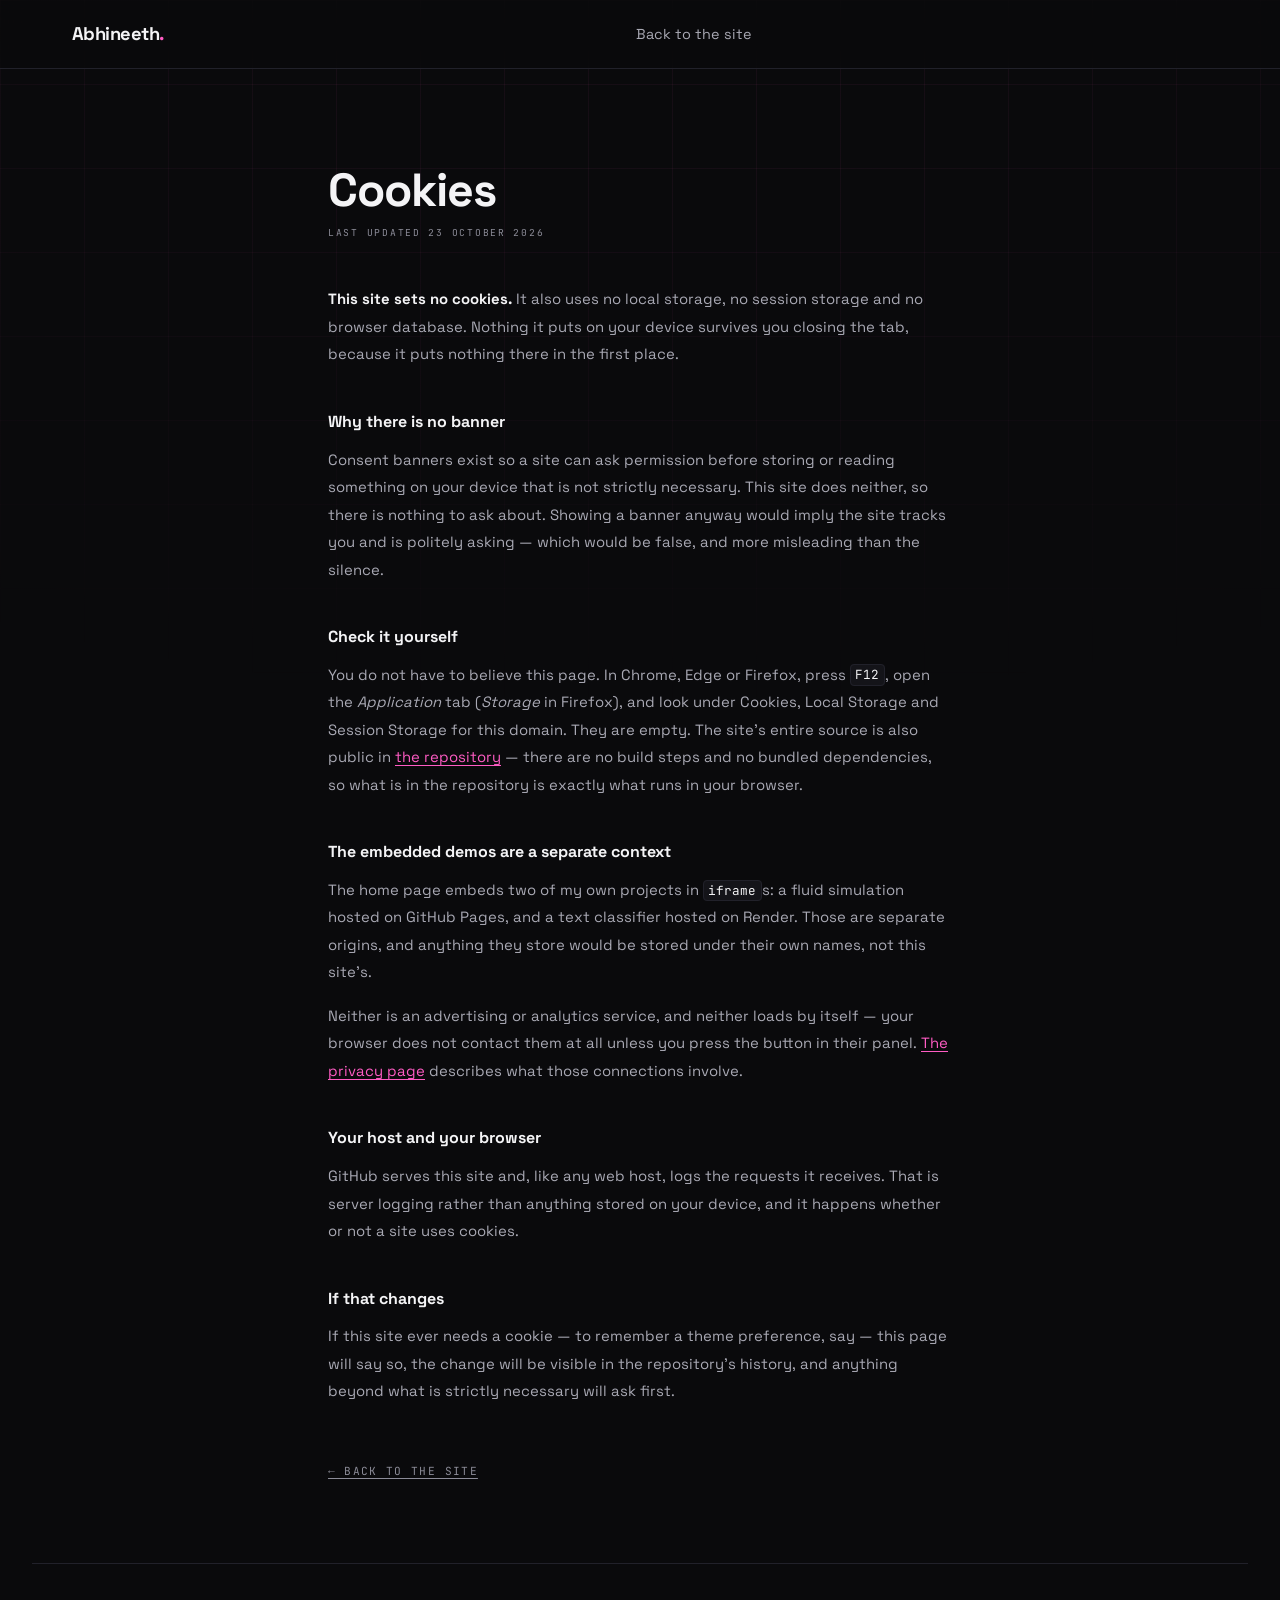
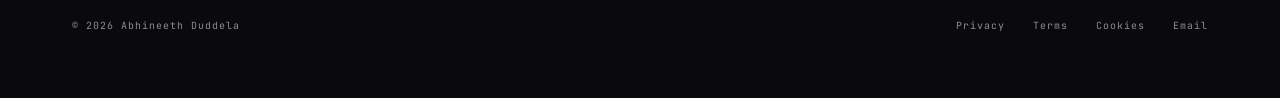
==== commit f3061c4a: "Say on the privacy and cookies pages and in the README that nothing loads or is sent until the visit" ====
--- a/cookies.html
+++ b/cookies.html
@@ -5,6 +5,28 @@
 <meta name="viewport" content="width=device-width, initial-scale=1">
 <title>Cookies — Abhineeth Duddela</title>
 <meta name="description" content="This site sets no cookies. How to verify that, and why there is no consent banner.">
+<link rel="canonical" href="https://abho7.github.io/portfolio-site/cookies.html">
+<link rel="icon" href="favicon.ico" sizes="32x32">
+<link rel="icon" href="favicon.svg" type="image/svg+xml">
+<link rel="apple-touch-icon" href="apple-touch-icon.png">
+<meta name="theme-color" content="#0a0a0c">
+
+<!-- Link previews. Without these a pasted URL renders as bare text in
+     LinkedIn, Slack and iMessage. og.png is generated from __og.html by the
+     same stylesheet this page uses, so the card cannot drift from the site. -->
+<meta property="og:type" content="website">
+<meta property="og:site_name" content="Abhineeth Duddela">
+<meta property="og:url" content="https://abho7.github.io/portfolio-site/cookies.html">
+<meta property="og:title" content="Cookies — Abhineeth Duddela">
+<meta property="og:description" content="This site sets no cookies. How to verify that, and why there is no consent banner.">
+<meta property="og:image" content="https://abho7.github.io/portfolio-site/og.png">
+<meta property="og:image:width" content="1200">
+<meta property="og:image:height" content="630">
+<meta property="og:image:alt" content="Abhineeth Duddela - Distributed systems, proven under fire.">
+<meta name="twitter:card" content="summary_large_image">
+<meta name="twitter:title" content="Cookies — Abhineeth Duddela">
+<meta name="twitter:description" content="This site sets no cookies. How to verify that, and why there is no consent banner.">
+<meta name="twitter:image" content="https://abho7.github.io/portfolio-site/og.png">
 <link rel="stylesheet" href="styles.css">
 </head>
 <body>
@@ -20,7 +42,7 @@
 
 <main id="main" class="wrap legal">
   <h1>Cookies</h1>
-  <p class="updated">Last updated 13 September 2026</p>
+  <p class="updated">Last updated 23 October 2026</p>
 
   <p>
     <strong>This site sets no cookies.</strong> It also uses no local storage, no session storage
@@ -54,8 +76,8 @@
     anything they store would be stored under their own names, not this site's.
   </p>
   <p>
-    Neither is an advertising or analytics service, and both are set to load lazily — your browser
-    does not contact them at all unless you scroll far enough for them to appear.
+    Neither is an advertising or analytics service, and neither loads by itself — your browser
+    does not contact them at all unless you press the button in their panel.
     <a href="privacy.html">The privacy page</a> describes what those connections involve.
   </p>
 
--- a/styles.css
+++ b/styles.css
@@ -557,7 +557,13 @@
   background: none; border: 0; padding: .3rem; cursor: pointer;
   font-family: var(--mono); font-size: .7rem; color: var(--label);
   transition: color .18s ease;
-}
+  position: relative;
+}
+/* The glyph draws a 29x24px button, and below 62rem it is the only way into
+   the navigation. An invisible ::before widens what a finger can hit to 45x44
+   without moving or resizing anything drawn. 8px each side stays inside the
+   rail's .85rem gap, so it never overlaps the neighbouring control. */
+.cmdk-trigger::before { content: ""; position: absolute; inset: -10px -8px; }
 .cmdk-trigger:hover { color: var(--ink); }
 .rail-cta {
   text-decoration: none; font-size: .88rem; font-weight: 600;
@@ -828,6 +834,10 @@
 
 /* ---------------------------------------------------------------- sections */
 section { padding-block: var(--section-y); scroll-margin-top: 4.5rem; }
+/* A project link lands inside a section, below that section's sticky bar
+   (.secbar, 3.375rem tall) as well as the rail, so it clears both plus a
+   little air. A section link needs only the rail: its bar is its first line. */
+.showcase[id] { scroll-margin-top: calc(var(--rail-h, 4.5rem) + 3.375rem + 1rem); }
 .sec-head { margin-bottom: clamp(2.5rem,6vh,4rem); }
 /* Section label as a bordered chip with a glyph, rather than a bare eyebrow. */
 .sec-eyebrow {
@@ -844,9 +854,11 @@
 /* Two up, not three. At three columns each card was ~19rem of measure, which
    forced the technical prose into 5-6 word lines and left no room for the spec
    sheet to read as a table. Two columns gives each project close to double the
-   area and lets the description breathe. minmax(24rem,1fr) still collapses to
-   one column on narrow viewports without a breakpoint. */
-.card-grid { display: grid; grid-template-columns: repeat(auto-fit, minmax(24rem,1fr)); gap: clamp(1.25rem,2.5vw,2rem); }
+   area and lets the description breathe. The minimum still collapses to one
+   column on narrow viewports without a breakpoint; min(24rem,100%) rather than
+   a bare 24rem so that column can shrink below 384px instead of running off a
+   360px phone. */
+.card-grid { display: grid; grid-template-columns: repeat(auto-fit, minmax(min(24rem,100%),1fr)); gap: clamp(1.25rem,2.5vw,2rem); }
 .pcard {
   --pad: clamp(1.6rem,3vw,2.4rem);
   background: var(--card); border: 1px solid var(--line); border-radius: var(--radius);
@@ -1088,8 +1100,27 @@
 .panel.is-awake .panel-bar .dot { background: var(--live); box-shadow: 0 0 8px rgba(74,222,128,.6); }
 .panel-bar .src { margin-left: auto; color: var(--label); text-transform: none; letter-spacing: .04em; }
 .panel-body { padding: clamp(1rem,2.2vw,1.5rem); }
-.frame-wrap { background: var(--page); }
+.frame-wrap { position: relative; background: var(--page); }
 iframe.demo { width: 100%; height: 28rem; border: 0; display: block; background: var(--page); }
+/* Stand-in for an embedded demo until it is asked for: same height as the
+   iframe it becomes, so loading it does not move the page. */
+.frame-gate {
+  display: flex; flex-direction: column; align-items: center; justify-content: center;
+  gap: 1.1rem; padding: 1.5rem; text-align: center; background: var(--page);
+}
+.frame-wrap .frame-gate { height: 28rem; }
+.is-embed .frame-gate { height: clamp(20rem, 52vh, 32rem); }
+.showcase.wide .is-embed .frame-gate { height: clamp(24rem, 64vh, 40rem); }
+.frame-gate-note { margin: 0; max-width: 34ch; font-size: .86rem; line-height: 1.6; color: var(--ink-2); }
+/* .btn-primary's display would otherwise beat [hidden]; main.js unhides it. */
+.frame-gate-load[hidden] { display: none; }
+/* Shown over a just-requested iframe until its load event: it covers the
+   blank frame in place, so the panel keeps its height when it goes. */
+.frame-status {
+  position: absolute; inset: 0; display: flex; align-items: center; justify-content: center;
+  padding: 1.5rem; text-align: center; background: var(--page); pointer-events: none;
+  font-family: var(--mono); font-size: .72rem; letter-spacing: .04em; color: var(--label);
+}
 
 /* live cluster timeline */
 .mini { display: grid; gap: 3px; }
